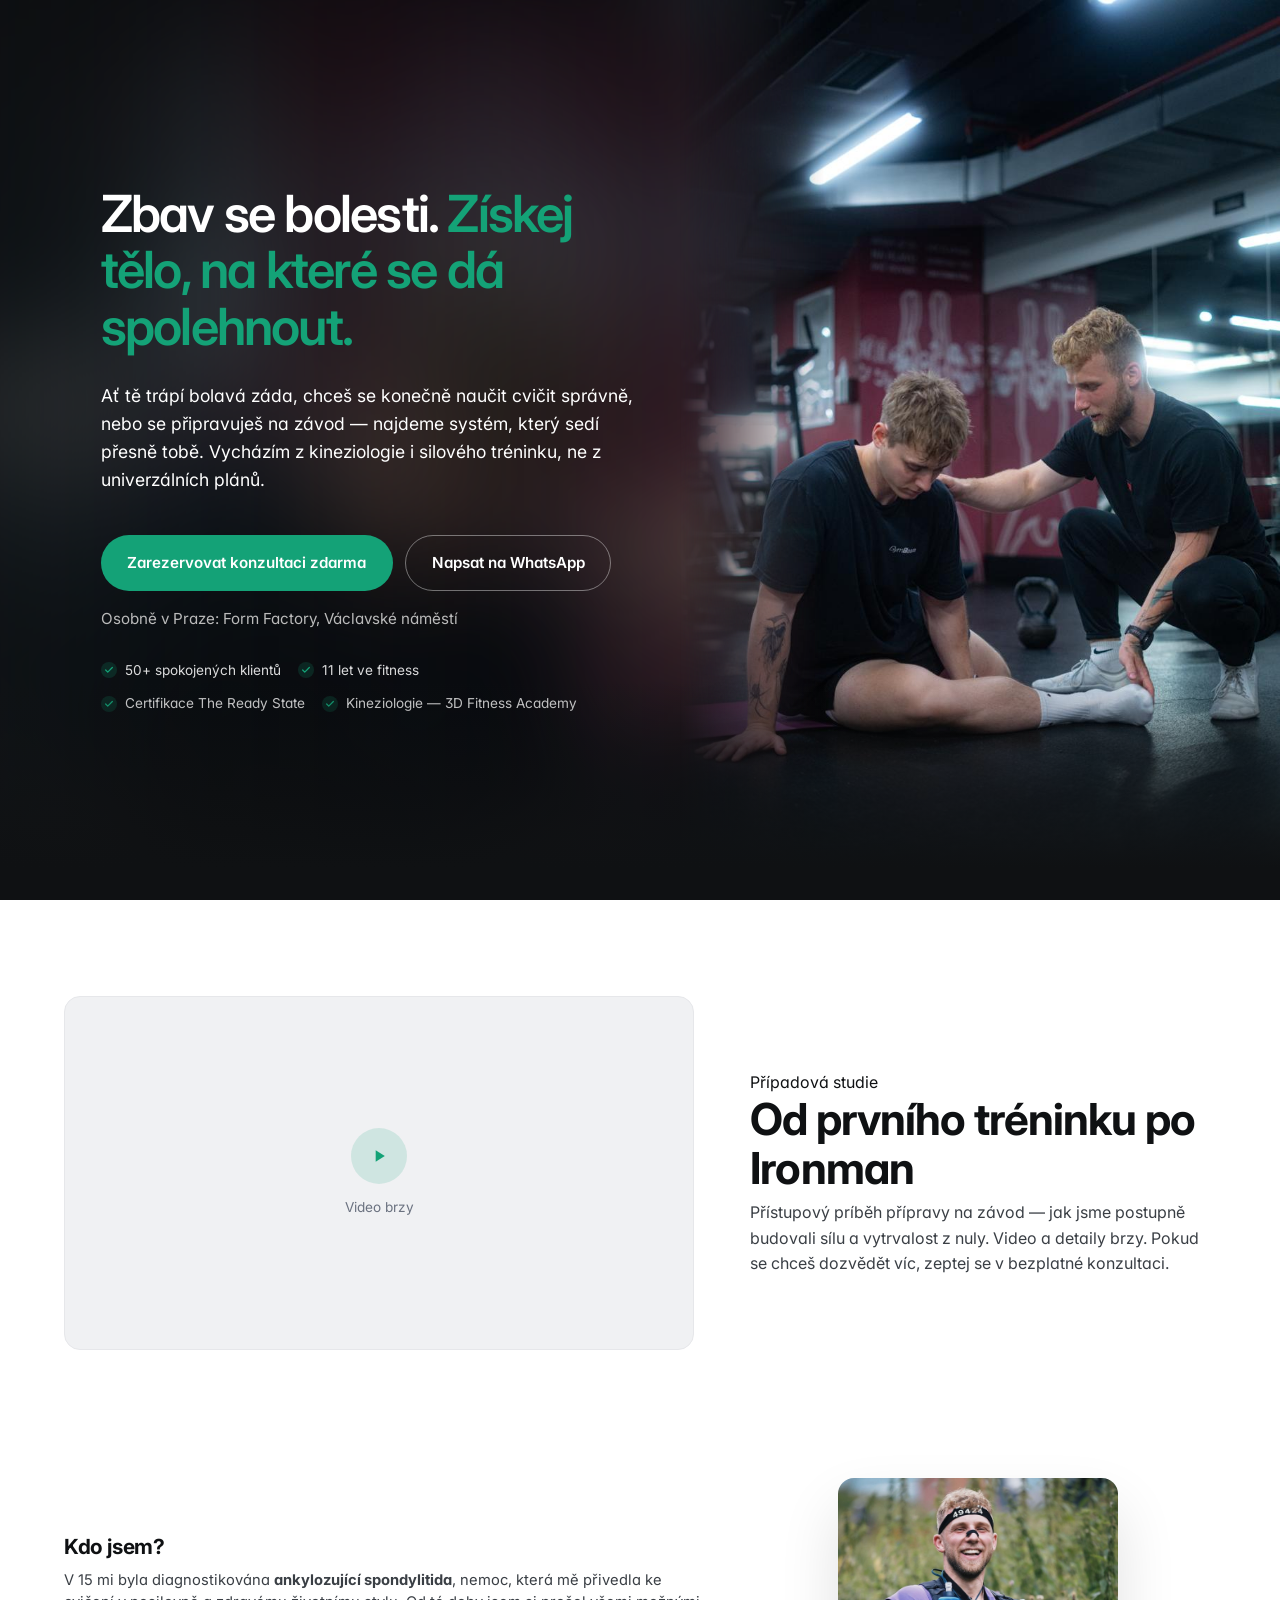
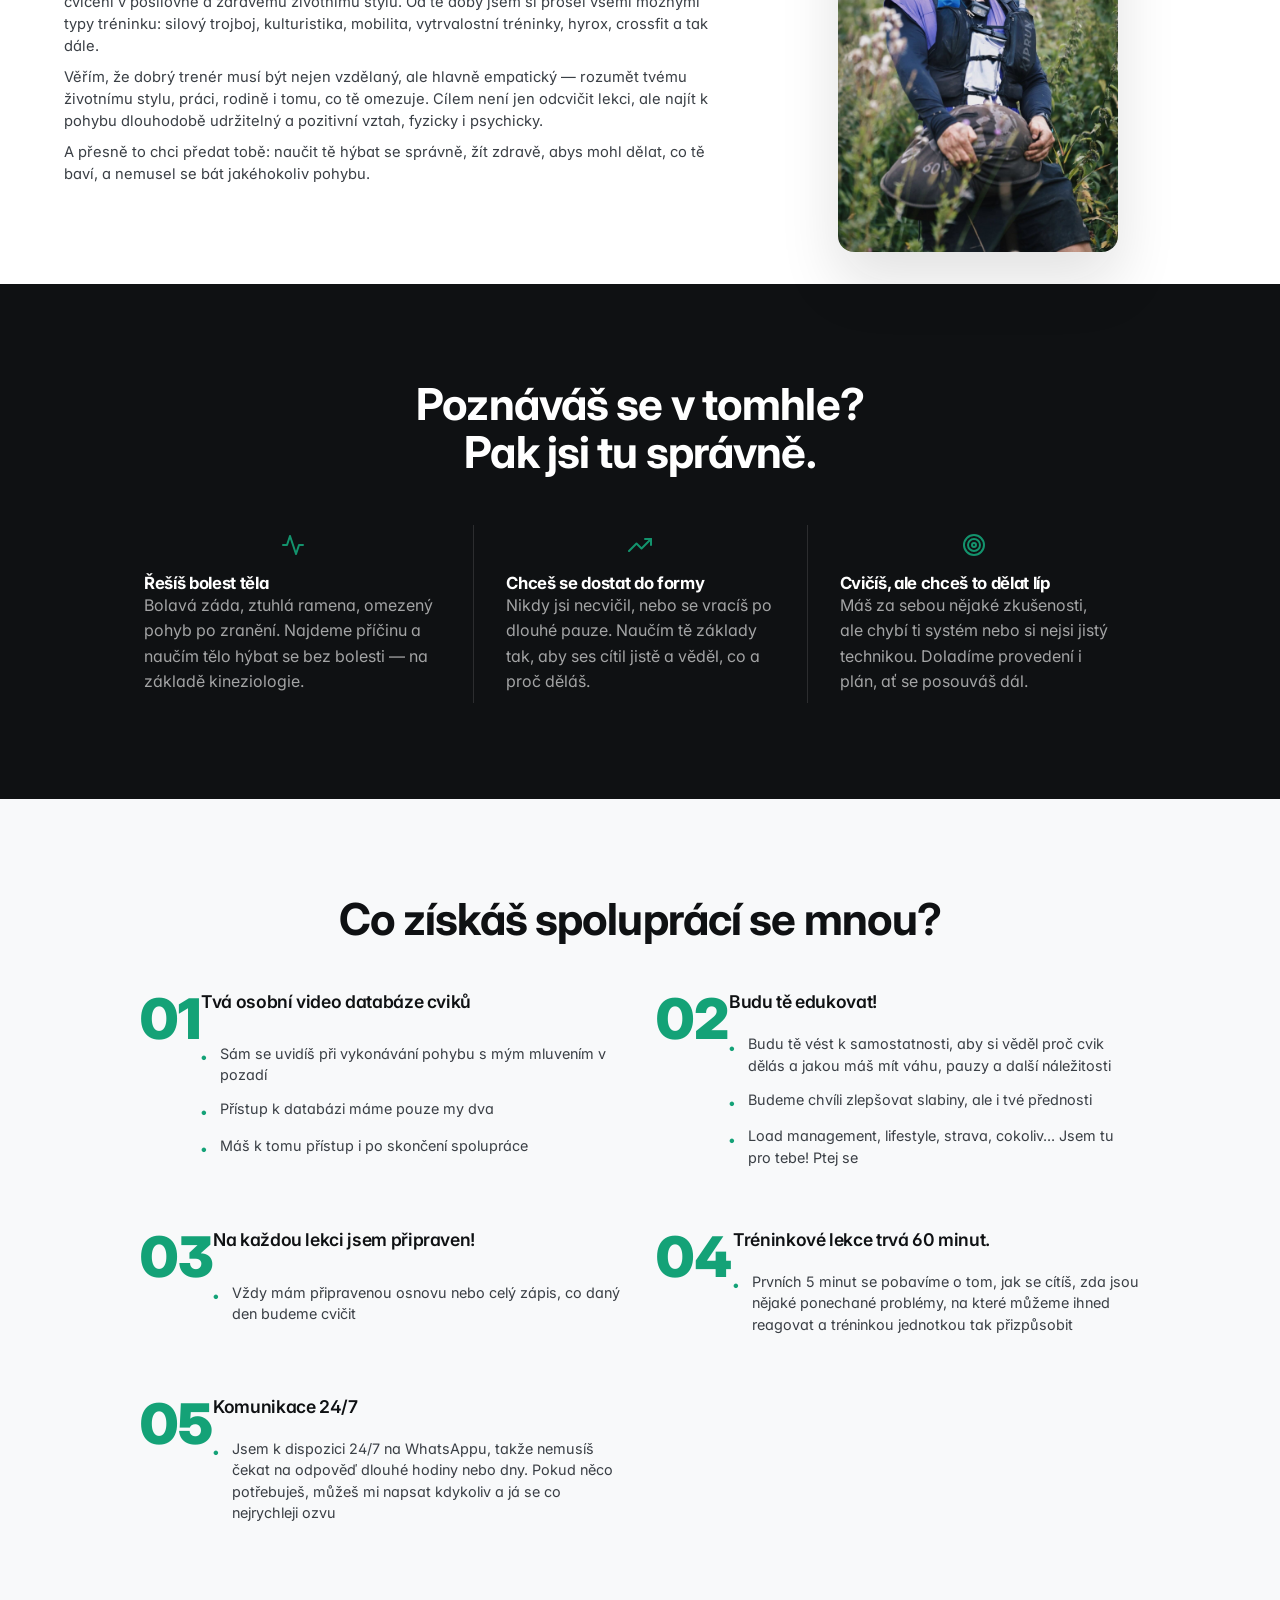
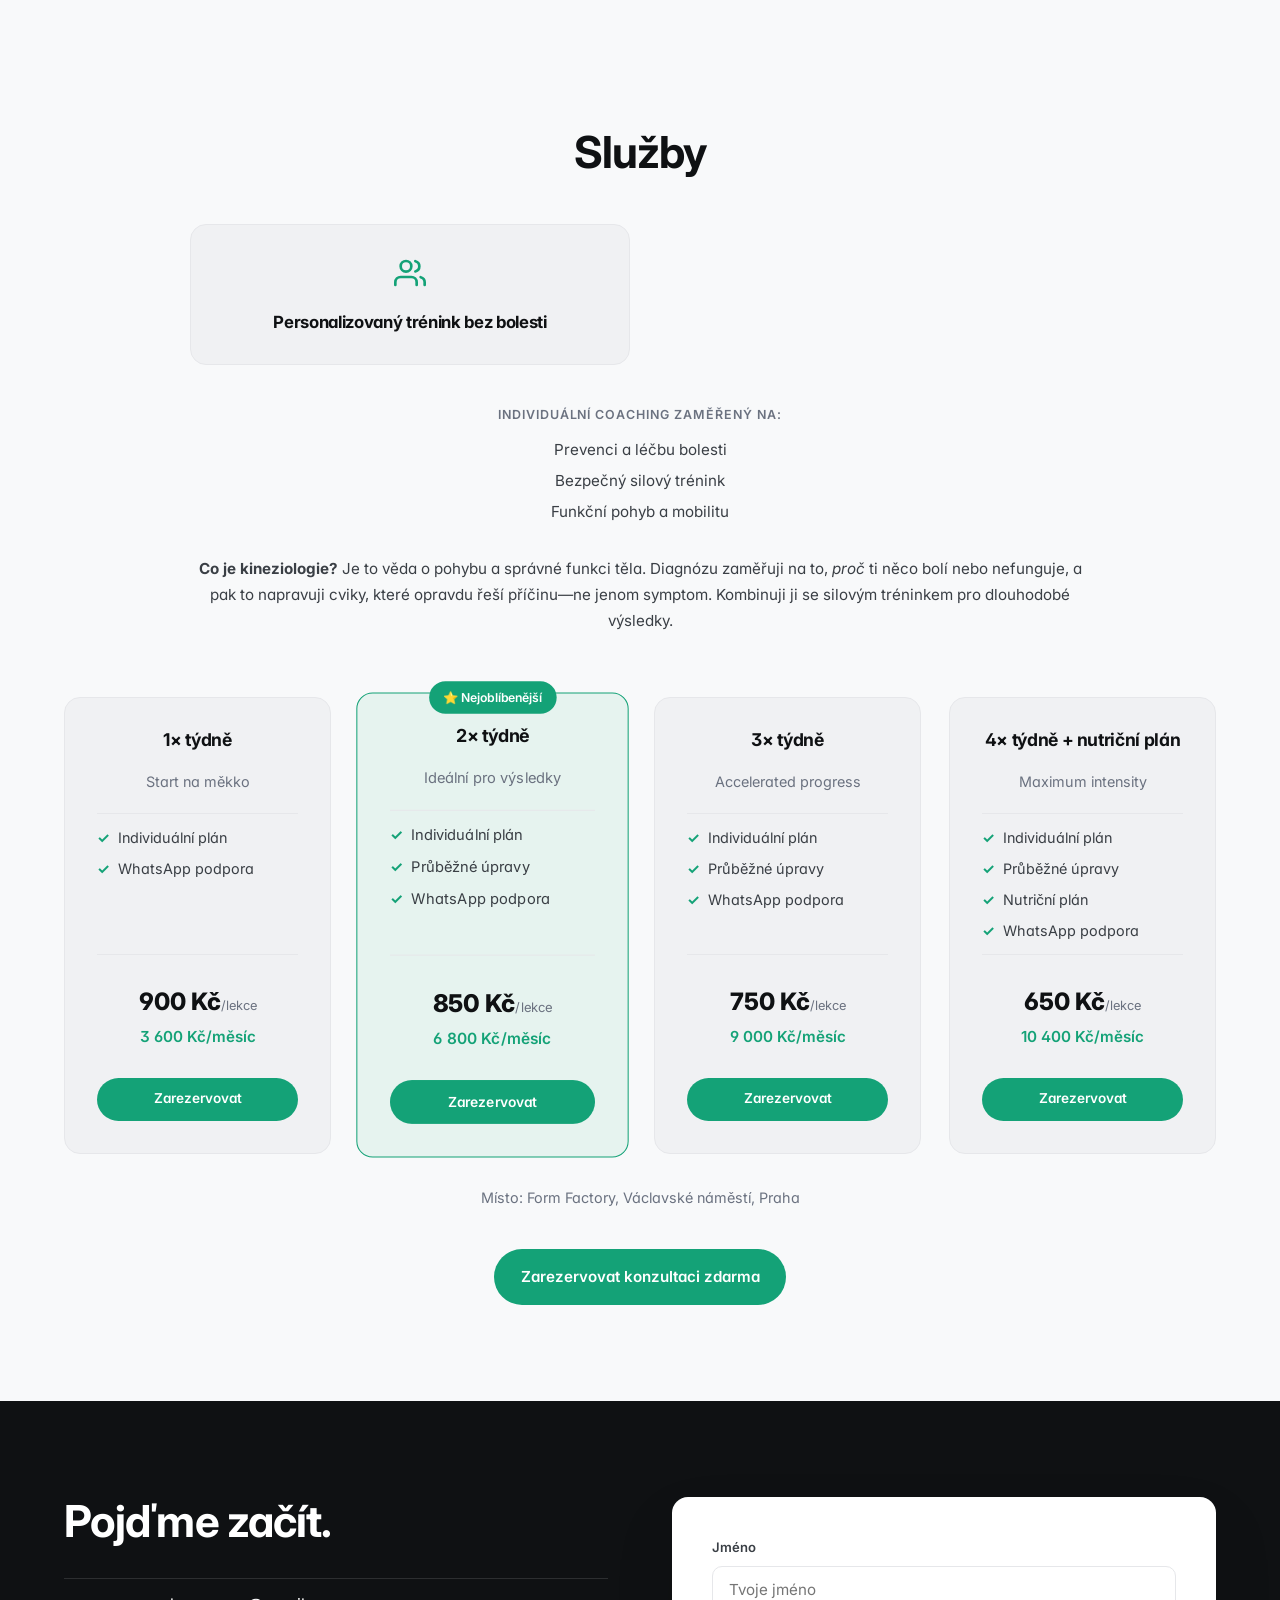
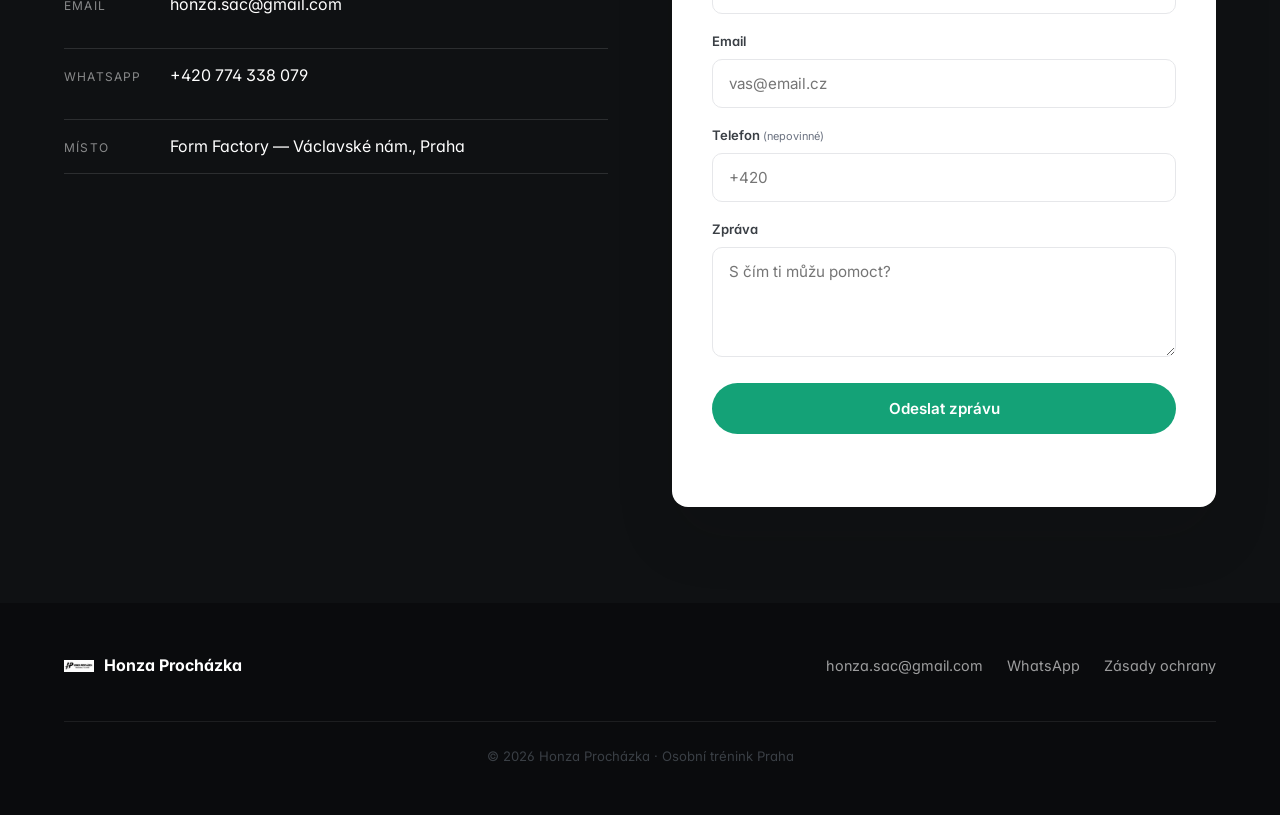
==== index-white.html @ 0c060ed2 "Add white/light theme version of website" ====
<!DOCTYPE html>
<html lang="cs">
<head>
  <meta charset="UTF-8" />
  <meta name="viewport" content="width=device-width, initial-scale=1.0" />
  <meta name="theme-color" content="#0f1113" />
  <meta name="robots" content="index,follow,max-image-preview:large" />
  <meta name="author" content="Honza Procházka" />

  <title>Osobní trenér Praha — Honza Procházka | Kineziologie a silový trénink</title>
  <meta name="description" content="Osobní trénink v centru Prahy s Honzou Procházkou. Kineziologie i silový trénink — bolesti zad, návrat do formy nebo příprava na závod. Form Factory — Václavské náměstí. Zdarma úvodní konzultace." />
  <meta name="keywords" content="osobní trenér Praha, kineziologie Praha, silový trénink Praha, funkční trénink, bolesti zad cvičení, trénink Václavské náměstí, osobní trénink Form Factory, 3DFA trenér" />

  <link rel="canonical" href="https://www.honzacoach.cz/" />

  <meta property="og:type" content="website" />
  <meta property="og:locale" content="cs_CZ" />
  <meta property="og:site_name" content="Honza Procházka — Osobní trenér Praha" />
  <meta property="og:title" content="Osobní trenér Praha — Honza Procházka | Kineziologie a silový trénink" />
  <meta property="og:description" content="Zbav se bolesti. Získej tělo, na které se dá spolehnout. Individuální tréninky na základě kineziologie i silové přípravy. Zdarma úvodní konzultace — centrum Prahy, Form Factory." />
  <meta property="og:url" content="https://www.honzacoach.cz/" />
  <meta property="og:image" content="https://www.honzacoach.cz/assets/honza-about.jpg" />
  <meta property="og:image:alt" content="Honza Procházka — osobní trenér Praha" />

  <meta name="twitter:card" content="summary_large_image" />
  <meta name="twitter:title" content="Osobní trenér Praha — Honza Procházka" />
  <meta name="twitter:description" content="Kineziologie a silový trénink v centru Prahy. Zdarma úvodní konzultace." />
  <meta name="twitter:image" content="https://www.honzacoach.cz/assets/honza-about.jpg" />

  <meta name="geo.region" content="CZ-10" />
  <meta name="geo.placename" content="Praha" />
  <meta name="geo.position" content="50.0814;14.4285" />
  <meta name="ICBM" content="50.0814, 14.4285" />

  <link rel="icon" type="image/png" href="assets/logo.png" />
  <link rel="apple-touch-icon" href="assets/logo.png" />
  <link rel="preconnect" href="https://fonts.googleapis.com">
  <link rel="preconnect" href="https://fonts.gstatic.com" crossorigin>
  <link rel="preload" as="image" href="assets/honza-about.jpg" fetchpriority="high" />
  <link rel="preload" as="image" href="assets/honza-hero-1.JPG" fetchpriority="high" />
  <link href="https://fonts.googleapis.com/css2?family=Inter:wght@300;400;500;600;700;800&display=swap" rel="stylesheet">
  <link rel="stylesheet" href="styles-white.css" />

  <script type="application/ld+json">
  {
    "@context": "https://schema.org",
    "@graph": [
      {
        "@type": "LocalBusiness",
        "@id": "https://www.honzacoach.cz/#business",
        "name": "Honza Procházka — Osobní trenér Praha",
        "image": "https://www.honzacoach.cz/assets/honza-about.jpg",
        "url": "https://www.honzacoach.cz/",
        "email": "honza.sac@gmail.com",
        "priceRange": "650–900 Kč",
        "description": "Osobní tréninky založené na kineziologii a silovém tréninku — bolesti zad, návrat do formy i příprava na závod. Centrum Prahy — Form Factory, Václavské náměstí.",
        "address": {
          "@type": "PostalAddress",
          "streetAddress": "Form Factory, Václavské náměstí",
          "addressLocality": "Praha",
          "postalCode": "110 00",
          "addressCountry": "CZ"
        },
        "geo": {
          "@type": "GeoCoordinates",
          "latitude": 50.0814,
          "longitude": 14.4285
        },
        "areaServed": { "@type": "City", "name": "Praha" },
        "sameAs": [
          "https://instagram.com/honza.mbk"
        ]
      },
      {
        "@type": "Person",
        "@id": "https://www.honzacoach.cz/#person",
        "name": "Honza Procházka",
        "jobTitle": "Osobní trenér, specialista na kineziologii",
        "worksFor": { "@id": "https://www.honzacoach.cz/#business" },
        "hasCredential": "3DFA certifikace",
        "knowsAbout": ["Kineziologie", "Funkční trénink", "Bolesti zad", "Rehabilitační cvičení"]
      },
      {
        "@type": "Service",
        "name": "Personalizovaný trénink bez bolesti",
        "description": "Individuální coaching zaměřený na prevenci a léčbu bolesti, bezpečný silový trénink a funkční pohyb.",
        "provider": { "@id": "https://www.honzacoach.cz/#business" },
        "areaServed": "Praha",
        "offers": [
          { "@type": "Offer", "name": "Úvodní konzultace", "price": "0", "priceCurrency": "CZK" },
          { "@type": "Offer", "name": "1× týdně", "price": "900", "priceCurrency": "CZK" },
          { "@type": "Offer", "name": "2× týdně", "price": "850", "priceCurrency": "CZK" },
          { "@type": "Offer", "name": "3× týdně", "price": "750", "priceCurrency": "CZK" },
          { "@type": "Offer", "name": "4× týdně + nutriční plán", "price": "650", "priceCurrency": "CZK" }
        ]
      },
      {
        "@type": "FAQPage",
        "mainEntity": [
          {
            "@type": "Question",
            "name": "Bolí mě záda, zvládnu vůbec cvičit?",
            "acceptedAnswer": { "@type": "Answer", "text": "Ano — a je to přesně důvod, proč začít. Na první konzultaci projdeme, co ti dělá potíže, a najdeme pohyby, které jsou pro tebe bezpečné." }
          },
          {
            "@type": "Question",
            "name": "Nikdy jsem necvičil/a, nebude to na mě moc?",
            "acceptedAnswer": { "@type": "Answer", "text": "Naopak, je to ideální start. Tempo i cviky přizpůsobím přesně tvé úrovni." }
          },
          {
            "@type": "Question",
            "name": "Už cvičím sám/sama, potřebuju vůbec trenéra?",
            "acceptedAnswer": { "@type": "Answer", "text": "Pokud si nejsi jistý technikou nebo proč které cviky volíš, tak ano." }
          },
          {
            "@type": "Question",
            "name": "Připravuješ i na závody, nebo jen na běžné cvičení?",
            "acceptedAnswer": { "@type": "Answer", "text": "Obojí. Kombinuju kineziologii se silovým tréninkem, takže tě dokážu připravit i na konkrétní cíl — např. jsem takhle připravoval klienta na Ironman 70.3." }
          },
          {
            "@type": "Question",
            "name": "Jak dlouho trvá, než uvidím výsledky?",
            "acceptedAnswer": { "@type": "Answer", "text": "Je to individuální, podle počtu tréninků, ale u většiny klientů vidíme zlepšení během prvního měsíce." }
          },
          {
            "@type": "Question",
            "name": "Je to pro mě?",
            "acceptedAnswer": { "@type": "Answer", "text": "Od toho je konzultace zdarma — probereme tvou situaci a uvidíme, jestli ti dokážu pomoct." }
          }
        ]
      }
    ]
  }
  </script>


</head>
<body>

  <main>
  <!-- HERO -->
  <section class="hero hero--fullbg" id="top" aria-labelledby="heroTitle">
    <div class="hero__media">
      <div class="hero__backdrop" aria-hidden="true"></div>
      <video
        class="hero__bg"
        poster="assets/honza-hero-1.JPG"
        autoplay muted loop playsinline preload="auto"
        aria-hidden="true">
        <source src="assets/hero-video.mp4" type="video/mp4" />
      </video>
    </div>
    <div class="container hero__content">
      <div class="hero__text reveal">
        <h1 id="heroTitle">Zbav se bolesti. <span class="accent">Získej tělo, na které se dá spolehnout.</span></h1>
        <p class="lead">Ať tě trápí bolavá záda, chceš se konečně naučit cvičit správně, nebo se připravuješ na závod — najdeme systém, který sedí přesně tobě. Vycházím z kineziologie i silového tréninku, ne z univerzálních plánů.</p>
        <div class="hero__cta">
          <a href="#kontakt" class="btn btn--primary">Zarezervovat konzultaci zdarma</a>
          <a href="https://wa.me/420774338079?text=Ahoj%20Honzo%2C%20m%C3%A1m%20z%C3%A1jem%20o%20konzultaci%20zdarma." target="_blank" rel="noopener" class="btn btn--ghost">Napsat na WhatsApp</a>
        </div>
        <p style="font-size: 0.95rem; color: #bbb; margin-top: 1rem;">Osobně v Praze: Form Factory, Václavské náměstí</p>
        <ul class="hero__checks">
          <li>50+ spokojených klientů</li>
          <li>11 let ve fitness</li>
          <li>Certifikace The Ready State</li>
          <li>Kineziologie — 3D Fitness Academy</li>
        </ul>
      </div>
    </div>
  </section>

  <!-- CASE STUDY — video pending, TODO: fill in placeholders below and replace .case-study__video-placeholder with a <video> tag once footage is edited -->
  <section class="case-study" id="pribeh">
    <div class="container case-study__grid reveal">
      <div class="case-study__video">
        <div class="case-study__video-placeholder">
          <div class="case-study__play" aria-hidden="true">
            <svg viewBox="0 0 24 24"><path d="M8 5v14l11-7z"/></svg>
          </div>
          <span>Video brzy</span>
        </div>
      </div>
      <div class=”case-study__text”>
        <span class=”case-study__eyebrow”>Případová studie</span>
        <h2>Od prvního tréninku po Ironman</h2>
        <p>Přístupový príběh přípravy na závod — jak jsme postupně budovali sílu a vytrvalost z nuly. Video a detaily brzy. Pokud se chceš dozvědět víc, zeptej se v bezplatné konzultaci.</p>
      </div>
    </div>
  </section>

  <!-- ABOUT -->
  <section class="about" id="o-mne">
    <div class="container">
      <div class="about__grid about__grid--flip reveal">
        <div class="about__text">
          <h2>Kdo jsem?</h2>
          <p>
            V 15 mi byla diagnostikována <strong>ankylozující spondylitida</strong>, nemoc, která mě
            přivedla ke cvičení v posilovně a zdravému životnímu stylu. Od té doby jsem
            si prošel všemi možnými typy tréninku: silový trojboj, kulturistika, mobilita, vytrvalostní
            tréninky, hyrox, crossfit a tak dále.
          </p>
          <p>
            Věřím, že dobrý trenér musí být nejen vzdělaný, ale hlavně empatický — rozumět tvému
            životnímu stylu, práci, rodině i tomu, co tě omezuje. Cílem není jen odcvičit lekci, ale najít
            k pohybu dlouhodobě udržitelný a pozitivní vztah, fyzicky i psychicky.
          </p>
          <p>
            A přesně to chci předat tobě: naučit tě hýbat se správně, žít zdravě, abys mohl dělat,
            co tě baví, a nemusel se bát jakéhokoliv pohybu.
          </p>
        </div>
        <div class="about__image">
          <img src="assets/honza-about-story.jpg" alt="Honza Procházka na ultra trailovém závodě" loading="lazy" />
        </div>
      </div>
    </div>
  </section>


  <!-- FOR WHOM -->
  <section class="forwhom" id="pro-koho">
    <div class="container">
      <div class="section__head reveal">
        <h2>Poznáváš se v tomhle?<br>Pak jsi tu správně.</h2>
      </div>
      <div class="forwhom__grid">
        <div class="forwhom__item reveal" data-reveal="repeat">
          <div class="card__icon">
            <svg viewBox="0 0 24 24" fill="none" stroke="currentColor" stroke-width="2" stroke-linecap="round" stroke-linejoin="round">
              <polyline points="22 12 18 12 15 21 9 3 6 12 2 12"></polyline>
            </svg>
          </div>
          <h3>Řešíš bolest těla</h3>
          <p>Bolavá záda, ztuhlá ramena, omezený pohyb po zranění. Najdeme příčinu a naučím tělo hýbat se bez bolesti — na základě kineziologie.</p>
        </div>
        <div class="forwhom__item reveal" data-reveal="repeat">
          <div class="card__icon">
            <svg viewBox="0 0 24 24" fill="none" stroke="currentColor" stroke-width="2" stroke-linecap="round" stroke-linejoin="round">
              <polyline points="23 6 13.5 15.5 8.5 10.5 1 18"></polyline>
              <polyline points="17 6 23 6 23 12"></polyline>
            </svg>
          </div>
          <h3>Chceš se dostat do formy</h3>
          <p>Nikdy jsi necvičil, nebo se vracíš po dlouhé pauze. Naučím tě základy tak, aby ses cítil jistě a věděl, co a proč děláš.</p>
        </div>
        <div class="forwhom__item reveal" data-reveal="repeat">
          <div class="card__icon">
            <svg viewBox="0 0 24 24" fill="none" stroke="currentColor" stroke-width="2" stroke-linecap="round" stroke-linejoin="round">
              <circle cx="12" cy="12" r="10"></circle>
              <circle cx="12" cy="12" r="6"></circle>
              <circle cx="12" cy="12" r="2"></circle>
            </svg>
          </div>
          <h3>Cvičíš, ale chceš to dělat líp</h3>
          <p>Máš za sebou nějaké zkušenosti, ale chybí ti systém nebo si nejsi jistý technikou. Doladíme provedení i plán, ať se posouváš dál.</p>
        </div>
      </div>
    </div>
  </section>

  <!-- PROCESS (ONGOING COLLABORATION) -->
  <section class="process">
    <div class="container">
      <div class="section__head reveal">
        <h2>Co získáš spoluprácí se mnou?</h2>
      </div>
      <div class="benefits__grid">
        <div class="benefit reveal" data-reveal="repeat">
          <div class="benefit__number">01</div>
          <h3>Tvá osobní video databáze cviků</h3>
          <ul>
            <li>Sám se uvidíš při vykonávání pohybu s mým mluvením v pozadí</li>
            <li>Přístup k databázi máme pouze my dva</li>
            <li>Máš k tomu přístup i po skončení spolupráce</li>
          </ul>
        </div>
        <div class="benefit reveal" data-reveal="repeat">
          <div class="benefit__number">02</div>
          <h3>Budu tě edukovat!</h3>
          <ul>
            <li>Budu tě vést k samostatnosti, aby si věděl proč cvik dělás a jakou máš mít váhu, pauzy a další náležitosti</li>
            <li>Budeme chvíli zlepšovat slabiny, ale i tvé přednosti</li>
            <li>Load management, lifestyle, strava, cokoliv... Jsem tu pro tebe! Ptej se</li>
          </ul>
        </div>
        <div class="benefit reveal" data-reveal="repeat">
          <div class="benefit__number">03</div>
          <h3>Na každou lekci jsem připraven!</h3>
          <ul>
            <li>Vždy mám připravenou osnovu nebo celý zápis, co daný den budeme cvičit</li>
          </ul>
        </div>
        <div class="benefit reveal" data-reveal="repeat">
          <div class="benefit__number">04</div>
          <h3>Tréninkové lekce trvá 60 minut.</h3>
          <ul>
            <li>Prvních 5 minut se pobavíme o tom, jak se cítíš, zda jsou nějaké ponechané problémy, na které můžeme ihned reagovat a tréninkou jednotkou tak přizpůsobit</li>
          </ul>
        </div>
        <div class="benefit reveal" data-reveal="repeat">
          <div class="benefit__number">05</div>
          <h3>Komunikace 24/7</h3>
          <ul>
            <li>Jsem k dispozici 24/7 na WhatsAppu, takže nemusíš čekat na odpověď dlouhé hodiny nebo dny. Pokud něco potřebuješ, můžeš mi napsat kdykoliv a já se co nejrychleji ozvu</li>
          </ul>
        </div>
      </div>
    </div>
  </section>

  <!-- SERVICES / PRICING -->
  <section class="pricing" id="sluzby">
    <div class="container">
      <div class="section__head reveal">
        <h2>Služby</h2>
      </div>

      <div class="services-overview reveal">
        <div class="services-overview__grid">
          <div class="services-overview__card">
            <svg viewBox="0 0 24 24" fill="none" stroke="currentColor" stroke-width="2" stroke-linecap="round" stroke-linejoin="round">
              <path d="M17 21v-2a4 4 0 0 0-4-4H5a4 4 0 0 0-4 4v2"></path>
              <circle cx="9" cy="7" r="4"></circle>
              <path d="M23 21v-2a4 4 0 0 0-3-3.87"></path>
              <path d="M16 3.13a4 4 0 0 1 0 7.75"></path>
            </svg>
            <h3>Personalizovaný trénink bez bolesti</h3>
          </div>
        </div>
        <div class="services-overview__focus">
          <span>Individuální coaching zaměřený na:</span>
          <ul>
            <li>Prevenci a léčbu bolesti</li>
            <li>Bezpečný silový trénink</li>
            <li>Funkční pohyb a mobilitu</li>
          </ul>
        </div>
        <div class="services-overview__text" style="max-width:900px;margin:2rem auto 0;text-align:center;color:var(--text-2);font-size:.95rem;line-height:1.7">
          <p><strong>Co je kineziologie?</strong> Je to věda o pohybu a správné funkci těla. Diagnózu zaměřuji na to, <em>proč</em> ti něco bolí nebo nefunguje, a pak to napravuji cviky, které opravdu řeší příčinu—ne jenom symptom. Kombinuji ji se silovým tréninkem pro dlouhodobé výsledky.</p>
        </div>
      </div>

      <div class="pricing__cards reveal">
        <!-- PLAN 1 -->
        <div class="pricing__card">
          <h3>1× týdně</h3>
          <p class="pricing__description">Start na měkko</p>
          <ul class="pricing__features">
            <li>Individuální plán</li>
            <li>WhatsApp podpora</li>
          </ul>
          <div class="pricing__price">
            <span class="price-per-session">900 Kč<small>/lekce</small></span>
            <span class="price-per-month">3 600 Kč/měsíc</span>
          </div>
          <a href="#kontakt" class="btn btn--small">Zarezervovat</a>
        </div>

        <!-- PLAN 2 (FEATURED) -->
        <div class="pricing__card pricing__card--featured">
          <div class="pricing__badge">⭐ Nejoblíbenější</div>
          <h3>2× týdně</h3>
          <p class="pricing__description">Ideální pro výsledky</p>
          <ul class="pricing__features">
            <li>Individuální plán</li>
            <li>Průběžné úpravy</li>
            <li>WhatsApp podpora</li>
          </ul>
          <div class="pricing__price">
            <span class="price-per-session">850 Kč<small>/lekce</small></span>
            <span class="price-per-month">6 800 Kč/měsíc</span>
          </div>
          <a href="#kontakt" class="btn btn--small">Zarezervovat</a>
        </div>

        <!-- PLAN 3 -->
        <div class="pricing__card">
          <h3>3× týdně</h3>
          <p class="pricing__description">Accelerated progress</p>
          <ul class="pricing__features">
            <li>Individuální plán</li>
            <li>Průběžné úpravy</li>
            <li>WhatsApp podpora</li>
          </ul>
          <div class="pricing__price">
            <span class="price-per-session">750 Kč<small>/lekce</small></span>
            <span class="price-per-month">9 000 Kč/měsíc</span>
          </div>
          <a href="#kontakt" class="btn btn--small">Zarezervovat</a>
        </div>

        <!-- PLAN 4 -->
        <div class="pricing__card">
          <h3>4× týdně + nutriční plán</h3>
          <p class="pricing__description">Maximum intensity</p>
          <ul class="pricing__features">
            <li>Individuální plán</li>
            <li>Průběžné úpravy</li>
            <li>Nutriční plán</li>
            <li>WhatsApp podpora</li>
          </ul>
          <div class="pricing__price">
            <span class="price-per-session">650 Kč<small>/lekce</small></span>
            <span class="price-per-month">10 400 Kč/měsíc</span>
          </div>
          <a href="#kontakt" class="btn btn--small">Zarezervovat</a>
        </div>
      </div>
      <p class="pricing__note">Místo: Form Factory, Václavské náměstí, Praha</p>

      <div class="offer__cta reveal" style="text-align:center;margin-top:2.5rem">
        <a href="#kontakt" class="btn btn--primary">Zarezervovat konzultaci zdarma</a>
      </div>
    </div>
  </section>

  <!-- CTA / CONTACT -->
  <section class="cta" id="kontakt">
    <div class="container cta__grid">
      <div class="cta__text reveal">
        <h2>Pojďme začít.</h2>
        <ul class="cta__contact">
          <li><span>Email</span><a href="mailto:honza.sac@gmail.com">honza.sac@gmail.com</a></li>
          <li><span>WhatsApp</span><a href="https://wa.me/420774338079?text=Ahoj%20Honzo%2C%20m%C3%A1m%20z%C3%A1jem%20o%20konzultaci%20zdarma." target="_blank" rel="noopener">+420 774 338 079</a></li>
          <li><span>Místo</span>Form Factory — Václavské nám., Praha</li>
        </ul>
      </div>

      <form class="cta__form reveal" id="contactForm" novalidate>
        <input type="checkbox" name="botcheck" style="display:none" tabindex="-1" autocomplete="off" />
        <div class="field">
          <label for="name">Jméno</label>
          <input id="name" name="name" type="text" required placeholder="Tvoje jméno"/>
        </div>
        <div class="field">
          <label for="email">Email</label>
          <input id="email" name="email" type="email" required placeholder="vas@email.cz"/>
        </div>
        <div class="field">
          <label for="phone">Telefon <small>(nepovinné)</small></label>
          <input id="phone" name="phone" type="tel" placeholder="+420"/>
        </div>
        <div class="field">
          <label for="message">Zpráva</label>
          <textarea id="message" name="message" rows="4" placeholder="S čím ti můžu pomoct?"></textarea>
        </div>
        <button type="submit" class="btn btn--primary btn--block">Odeslat zprávu</button>
        <p class="form__status" id="formStatus"></p>
      </form>
    </div>
  </section>

  </main>

  <!-- FOOTER -->
  <footer class="footer">
    <div class="container footer__inner">
      <div class="footer__brand">
        <img src="assets/logo.png" alt="Logo Honza Procházka" width="30" height="30" loading="lazy" />
        <span>Honza Procházka</span>
      </div>
      <div class="footer__links">
        <a href="mailto:honza.sac@gmail.com">honza.sac@gmail.com</a>
        <a href="https://wa.me/420774338079?text=Ahoj%20Honzo%2C%20m%C3%A1m%20z%C3%A1jem%20o%20konzultaci%20zdarma." target="_blank" rel="noopener">WhatsApp</a>
        <a href="privacy-policy.html">Zásady ochrany</a>
      </div>
      <p class="footer__copy">© <span id="year"></span> Honza Procházka · Osobní trénink Praha</p>
    </div>
  </footer>

  <a href="#kontakt" class="sticky-cta">Zdarma konzultace</a>

  <script src="script.js"></script>
</body>
</html>
---- styles-white.css ----
/* ---------- RESET & BASE ---------- */
*,*::before,*::after{box-sizing:border-box;margin:0;padding:0}
html{scroll-behavior:smooth;-webkit-text-size-adjust:100%}
:root{
  --bg:#ffffff;
  --bg-alt:#f6f7f8;
  --ink:#0f1113;
  --ink-2:#3a3f45;
  --muted:#6b7280;
  --line:#e6e7ea;
  --accent:#14a277;
  --accent-dark:#0f7d5b;
  --radius:16px;
  --radius-sm:10px;
  --shadow:0 10px 30px rgba(15,17,19,.08);
  --shadow-lg:0 30px 60px rgba(15,17,19,.12);
  --maxw:1200px;
  --ease:cubic-bezier(.2,.7,.2,1);

  /* Light/White theme */
  --dark-bg:#ffffff;
  --dark-bg-alt:#f8f9fa;
  --card-dark:#f0f1f3;
  --text:#0f1113;
  --text-2:#3a3f45;
  --text-muted:#6b7280;
  --dark-line:#e6e7ea;
}
body{
  font-family:'Inter',-apple-system,BlinkMacSystemFont,'Segoe UI',sans-serif;
  color:var(--text);
  background:var(--dark-bg);
  line-height:1.6;
  -webkit-font-smoothing:antialiased;
  font-feature-settings:"ss01","cv11";
}
img{max-width:100%;display:block}
a{color:inherit;text-decoration:none}
button{font-family:inherit;cursor:pointer;border:0;background:none}
ul{list-style:none}

.container{max-width:var(--maxw);margin:0 auto;padding:0 24px}

h1,h2,h3{font-weight:700;letter-spacing:-.02em;line-height:1.1;color:var(--text)}
h1{font-size:clamp(2.5rem,5.5vw,4.5rem);font-weight:600;letter-spacing:-.035em}
h2{font-size:clamp(1.75rem,3.5vw,2.75rem);margin-bottom:.5rem}
h3{font-size:1.2rem}
p{color:var(--text-2)}

.accent{color:var(--accent)}

.section__head{text-align:center;max-width:680px;margin:0 auto 3rem}
.section__head p{margin-top:.75rem;color:var(--text-muted)}

/* ---------- BUTTONS ---------- */
.btn{
  display:inline-flex;align-items:center;justify-content:center;
  padding:.95rem 1.6rem;
  border-radius:999px;
  font-weight:600;font-size:.95rem;
  transition:all .25s var(--ease);
  white-space:nowrap;
  border:1.5px solid transparent;
}
.btn--primary{background:var(--accent);color:#fff}
.btn--primary:hover{background:var(--accent-dark);transform:translateY(-2px);box-shadow:var(--shadow)}
.btn--ghost{background:transparent;color:var(--text);border-color:var(--dark-line)}
.btn--ghost:hover{border-color:var(--text);transform:translateY(-2px)}
.btn--small{padding:.6rem 1.1rem;font-size:.85rem;background:var(--accent);color:#fff}
.btn--small:hover{background:var(--accent-dark)}
.btn--block{width:100%}

/* ---------- TOP NAV (centered, index.html only) ---------- */
.top-nav{
  position:fixed;top:0;left:0;right:0;z-index:50;
  display:flex;align-items:center;justify-content:center;
  gap:2rem;height:72px;
  background:transparent;
  border-bottom:1px solid transparent;
  transition:border-color .3s,background .3s;
}
.top-nav.scrolled{
  background:rgba(15,17,19,.85);
  backdrop-filter:saturate(180%) blur(14px);
  border-color:var(--dark-line);
}
.top-nav a{font-size:.92rem;font-weight:500;color:#fff;transition:color .2s}
.top-nav a:hover{color:rgba(255,255,255,.75)}
.top-nav__cta{
  position:absolute;right:24px;top:50%;
  transform:translateY(-50%) translateX(8px);
  opacity:0;pointer-events:none;color:#fff;
  transition:opacity .3s var(--ease),transform .3s var(--ease);
}
.top-nav.scrolled .top-nav__cta{
  opacity:1;pointer-events:auto;transform:translateY(-50%) translateX(0);
}
@media (max-width:768px){
  .top-nav__cta{display:none}
}
@media (max-width:480px){
  .top-nav{gap:1.25rem}
}

/* ---------- NAV ---------- */
.nav{
  position:fixed;top:0;left:0;right:0;z-index:50;
  background:transparent;
  border-bottom:1px solid transparent;
  transition:border-color .3s,background .3s;
}
.nav.scrolled,.nav--solid{
  background:rgba(15,17,19,.85);
  backdrop-filter:saturate(180%) blur(14px);
  border-color:var(--dark-line);
}
.nav--solid .nav__links a{color:var(--text-2)}
.nav--solid .nav__links a:hover{color:var(--text)}
.nav--solid .nav__toggle span{background:var(--text)}
.nav--solid .nav__inner{justify-content:space-between}
.nav--solid .nav__logo{display:flex;align-items:center;gap:.6rem;font-weight:700;color:var(--text)}
.nav--solid .nav__logo img{width:34px;height:34px;object-fit:contain}
.nav__inner{display:flex;align-items:center;justify-content:flex-end;height:72px}
.nav__links{display:flex;align-items:center;gap:2rem}
.nav__links a{font-size:.92rem;font-weight:500;color:#fff;transition:color .2s}
.nav__links a:hover{color:rgba(255,255,255,.75)}
.nav.scrolled .nav__links a{color:var(--text-2)}
.nav.scrolled .nav__links a:hover{color:var(--text)}
.nav__links .btn{color:#fff}
.nav__toggle{display:none;flex-direction:column;gap:5px;padding:8px}
.nav__toggle span{width:24px;height:2px;background:#fff;transition:all .25s}
.nav.scrolled .nav__toggle span{background:var(--text)}

/* ---------- HERO ---------- */
.hero{padding:5rem 0 6rem;overflow:hidden;position:relative}
.hero::before{
  content:"";position:absolute;inset:0;pointer-events:none;
  background:radial-gradient(ellipse at top right,rgba(20,162,119,.08),transparent 60%);
}
.hero--fullbg{
  padding:5rem 0;
  min-height:100vh;
  min-height:100svh;
  display:flex;
  align-items:center;
  justify-content:flex-start;
  isolation:isolate;
  background:var(--ink);
}
.hero--fullbg::before{display:none}
.hero--fullbg::after{
  content:"";position:absolute;left:0;right:0;bottom:0;height:220px;
  background:linear-gradient(to bottom,transparent,var(--ink) 85%);
  z-index:1;pointer-events:none;
}
.hero--fullbg .hero__text h1,.hero--fullbg .hero__text p{color:#fff}
.hero--fullbg .btn--primary{background:var(--accent);color:#fff}
.hero--fullbg .btn--primary:hover{background:var(--accent-dark)}
.hero--fullbg .btn--ghost{background:transparent;color:#fff;border-color:rgba(255,255,255,.4)}
.hero--fullbg .btn--ghost:hover{border-color:#fff;background:rgba(255,255,255,.08)}
.hero--fullbg .lead{color:#fff}

.hero__media{
  position:absolute;
  inset:0;
  z-index:0;overflow:hidden;
  background:var(--ink);
}
.hero__backdrop{
  position:absolute;inset:-8%;
  background-image:url("assets/honza-hero-1.JPG");
  background-size:cover;background-position:75% center;
  filter:blur(50px) saturate(1.15) brightness(.55);
  transform:scale(1.1);
  -webkit-mask-image:linear-gradient(to right,transparent 0%,rgba(0,0,0,.5) 28%,#000 62%);
  mask-image:linear-gradient(to right,transparent 0%,rgba(0,0,0,.5) 28%,#000 62%);
}
.hero__bg{
  position:absolute;
  top:0;bottom:0;right:0;
  width:auto;height:100%;
  aspect-ratio:2/3;
  object-fit:cover;
  object-position:center bottom;
  display:block;
  -webkit-mask-image:linear-gradient(to right,transparent 0%,#000 24%);
  mask-image:linear-gradient(to right,transparent 0%,#000 24%);
}

.hero--fullbg .hero__content{position:relative;z-index:1;max-width:580px;width:100%;margin-left:clamp(0px,6vw,90px);margin-right:0}
.hero__text h1{margin-bottom:1.75rem}
#heroTitle{font-size:clamp(2.1rem,4vw,3.4rem)}
.lead{font-size:1.1rem;color:var(--text-muted);max-width:460px;margin-bottom:2.5rem;font-weight:400}
.hero--fullbg .lead{max-width:560px}
.hero__cta{display:flex;gap:.75rem;flex-wrap:wrap}
.hero__checks{
  display:flex;flex-wrap:wrap;gap:.75rem 1.1rem;
  margin-top:1.75rem;padding:0;
}
.hero__checks li{
  display:flex;align-items:center;gap:.5rem;
  font-size:.85rem;color:rgba(255,255,255,.85);
  white-space:nowrap;
}
.hero__checks li::before{
  content:"";
  width:16px;height:16px;flex-shrink:0;border-radius:50%;
  background:rgba(20,162,119,.18);
  background-image:url("data:image/svg+xml,%3Csvg xmlns='http://www.w3.org/2000/svg' viewBox='0 0 24 24' fill='none' stroke='%2314a277' stroke-width='3' stroke-linecap='round' stroke-linejoin='round'%3E%3Cpolyline points='20 6 9 17 4 12'/%3E%3C/svg%3E");
  background-repeat:no-repeat;background-position:center;background-size:10px 10px;
}
.hero__meta{display:flex;gap:2.5rem;flex-wrap:wrap}
.hero__meta li{display:flex;flex-direction:column}
.hero__meta strong{font-size:1.4rem;font-weight:700;color:var(--text)}
.hero__meta span{font-size:.8rem;color:var(--muted);text-transform:uppercase;letter-spacing:.08em}

.hero__benefits{
  display:grid;grid-template-columns:1fr 1fr;gap:1rem;
}
.mini-card{
  background:#fff;border:1px solid var(--line);
  border-radius:var(--radius);padding:1.5rem 1.4rem;
  display:flex;flex-direction:column;gap:.9rem;
  transition:all .3s var(--ease);
}
.mini-card:hover{transform:translateY(-3px);box-shadow:var(--shadow);border-color:transparent}
.mini-card__icon{
  width:40px;height:40px;border-radius:10px;
  background:rgba(20,162,119,.1);color:var(--accent);
  display:flex;align-items:center;justify-content:center;
}
.mini-card__icon svg{width:20px;height:20px}
.mini-card h3{font-size:1rem;margin-bottom:.35rem}
.mini-card p{font-size:.88rem;color:var(--muted);line-height:1.5}

/* ---------- CARD (shared by offer section) ---------- */
.card{
  background:#fff;padding:2rem 1.75rem;border-radius:var(--radius);
  border:1px solid var(--line);transition:all .3s var(--ease);
}
.card:hover{transform:translateY(-4px);box-shadow:var(--shadow);border-color:transparent}
.card__icon{
  width:46px;height:46px;border-radius:12px;
  background:rgba(20,162,119,.1);color:var(--accent);
  display:flex;align-items:center;justify-content:center;
  margin-bottom:1.25rem;
}
.card__icon svg{width:22px;height:22px}
.card h3{margin-bottom:.5rem}
.card p{font-size:.92rem;color:var(--muted)}

/* ---------- FOR WHOM (dark panel) ---------- */
.forwhom{padding:6rem 0;background:var(--ink)}
.forwhom .section__head h2{color:#fff}
.forwhom__grid{display:grid;grid-template-columns:repeat(3,1fr);gap:0;max-width:1000px;margin:0 auto}
.forwhom__item{padding:.5rem 2rem;border-left:1px solid rgba(255,255,255,.12)}
.forwhom__item:first-child{border-left:0;padding-left:.25rem}
.forwhom__item.reveal{transition-delay:var(--reveal-delay,0s)}
.forwhom__item:nth-child(1){--reveal-delay:0s}
.forwhom__item:nth-child(2){--reveal-delay:.15s}
.forwhom__item:nth-child(3){--reveal-delay:.3s}
.forwhom__item .card__icon{
  width:auto;height:auto;background:none;margin-bottom:1.1rem;
}
.forwhom__item .card__icon svg{width:24px;height:24px;stroke:var(--accent);opacity:.9}
.forwhom__item h3{color:#fff;font-size:1.05rem}
.forwhom__item p{color:rgba(255,255,255,.62)}

/* ---------- OFFER (3-STEP PROCESS) ---------- */
.offer{padding:6rem 0;background:var(--dark-bg-alt)}
.offer__grid{display:grid;grid-template-columns:repeat(3,1fr);gap:1.25rem;max-width:900px;margin:0 auto}
.offer__cta{text-align:center;margin-top:2.5rem}
.step{
  background:var(--card-dark);border:1px solid var(--dark-line);border-radius:var(--radius);
  padding:2rem 1.75rem;text-align:center;transition:all .3s var(--ease);
}
.step:hover{transform:translateY(-4px);box-shadow:var(--shadow);border-color:transparent}
.step__num{
  width:40px;height:40px;border-radius:50%;
  background:rgba(20,162,119,.15);color:var(--accent);
  display:flex;align-items:center;justify-content:center;
  font-weight:700;margin:0 auto 1rem;
}
.step h3{margin-bottom:.5rem;font-size:1.05rem}
.step p{font-size:.92rem;color:var(--text-muted)}

/* ---------- PROCESS (4-STEP TIMELINE) ---------- */
.process{padding:6rem 0;background:var(--dark-bg-alt)}
.timeline{
  position:relative;display:grid;
  grid-template-columns:repeat(5,1fr);grid-template-rows:1fr auto 1fr;
  column-gap:1.25rem;row-gap:1.25rem;
  max-width:1300px;margin:0 auto;
}
.timeline.reveal{opacity:1;transform:none} /* container itself never hides — only triggers the children below */
.timeline__node,.timeline__content{
  opacity:0;transform:translateY(24px);
  transition:opacity .8s var(--ease),transform .8s var(--ease);
}
.timeline.visible .timeline__node,.timeline.visible .timeline__content{opacity:1;transform:none}
.timeline__track{
  grid-column:1/-1;grid-row:2;align-self:center;
  height:2px;
  background:linear-gradient(to right,transparent,var(--accent) 6%,var(--accent) 94%,transparent);
  opacity:.35;
}
.timeline__node{
  position:relative;z-index:1;grid-row:2;
  width:40px;height:40px;border-radius:50%;
  background:var(--card-dark);border:1px solid var(--dark-line);
  color:var(--accent);font-weight:700;
  display:flex;align-items:center;justify-content:center;
  justify-self:center;
}
.timeline__content{grid-row:1;align-self:end;text-align:center;padding-bottom:.5rem}
.timeline__content h3{margin-bottom:.5rem;font-size:1.05rem}
.timeline__content p{font-size:.92rem;color:var(--text-muted)}

/* child(1) is .timeline__track; children 2-11 are node1,content1,node2,content2,node3,content3,node4,content4,node5,content5 */
.timeline > :nth-child(2){grid-column:1}
.timeline > :nth-child(3){grid-column:1}
.timeline > :nth-child(4){grid-column:2}
.timeline > :nth-child(5){grid-column:2;grid-row:3;align-self:start;padding-bottom:0;padding-top:.5rem}
.timeline > :nth-child(6){grid-column:3}
.timeline > :nth-child(7){grid-column:3}
.timeline > :nth-child(8){grid-column:4}
.timeline > :nth-child(9){grid-column:4;grid-row:3;align-self:start;padding-bottom:0;padding-top:.5rem}
.timeline > :nth-child(10){grid-column:5}
.timeline > :nth-child(11){grid-column:5}

.timeline > :nth-child(2),.timeline > :nth-child(3){transition-delay:0s}
.timeline > :nth-child(4),.timeline > :nth-child(5){transition-delay:.15s}
.timeline > :nth-child(6),.timeline > :nth-child(7){transition-delay:.3s}
.timeline > :nth-child(8),.timeline > :nth-child(9){transition-delay:.45s}
.timeline > :nth-child(10),.timeline > :nth-child(11){transition-delay:.6s}

/* ---------- BENEFITS (big numbers with details) ---------- */
.benefits__grid{display:grid;grid-template-columns:repeat(2,1fr);gap:3rem 2rem;max-width:1000px;margin:0 auto}
.benefit{
  opacity:0;transform:translateY(12px);
  transition:opacity .6s var(--ease),transform .6s var(--ease);
  display:grid;grid-template-columns:auto 1fr;gap:1.5rem 0;align-items:start;
  grid-template-areas:
    "num heading"
    "num list";
}
.benefit.visible{opacity:1;transform:none}
.benefit__number{
  grid-area:num;
  font-size:3.5rem;font-weight:900;color:var(--accent);line-height:1;
}
.benefit h3{
  grid-area:heading;
  margin:0;font-size:1.1rem;color:var(--text);font-weight:600;line-height:1.3;
  min-width:0;
}
.benefit ul{
  grid-area:list;
  list-style:none;padding:0;margin:0;
  margin-top:0;
  min-width:0;
}
.benefit li{
  font-size:.9rem;color:var(--text-2);margin-bottom:.75rem;line-height:1.5;
  display:flex;gap:0.8rem;align-items:flex-start;
}
.benefit li:first-child{
  margin-top:-0.3rem;
}
.benefit li::before{
  content:'•';color:var(--accent);font-weight:900;font-size:1em;flex-shrink:0;margin-top:0.2rem;
}
.benefit:nth-child(1){transition-delay:0s}
.benefit:nth-child(2){transition-delay:.1s}
.benefit:nth-child(3){transition-delay:.2s}
.benefit:nth-child(4){transition-delay:.3s}
.benefit:nth-child(5){transition-delay:.4s}

/* ---------- ABOUT (o-mne.html) — compact, aims to fit one screen without scrolling ---------- */
.about{padding:2rem 0}
.about__grid{display:grid;grid-template-columns:.85fr 1.15fr;gap:2rem;align-items:center}
.about__grid--flip{grid-template-columns:1.15fr .85fr}
.about__image{position:relative}
.about__image img{
  width:100%;max-width:280px;aspect-ratio:3/4;object-fit:cover;object-position:center 15%;display:block;
  margin:0 auto;border-radius:var(--radius);box-shadow:var(--shadow-lg);
}
.about__text{text-align:left}
.about__text h1,.about__text h2{margin-bottom:.6rem;font-size:1.3rem;font-weight:700;letter-spacing:-.02em}
.about__text p{margin-bottom:.55rem;font-size:.92rem;line-height:1.5}
.about__text .btn{margin-top:.25rem;padding:.7rem 1.3rem;font-size:.88rem}
.about__divider{border:0;border-top:1px solid var(--dark-line);margin:2rem 0}

/* ---------- CASE STUDY ---------- */
.case-study{padding:6rem 0}
.case-study__grid{display:grid;grid-template-columns:1.15fr .85fr;gap:3.5rem;align-items:center}
.case-study__video{
  position:relative;aspect-ratio:16/9;border-radius:var(--radius);overflow:hidden;
  background:var(--card-dark);border:1px solid var(--dark-line);
}
.case-study__video video{width:100%;height:100%;object-fit:cover;display:block}
.case-study__video-placeholder{
  position:absolute;inset:0;display:flex;flex-direction:column;align-items:center;justify-content:center;gap:.85rem;
  color:var(--text-muted);font-size:.85rem;
}
.case-study__play{
  width:56px;height:56px;border-radius:50%;
  background:rgba(20,162,119,.15);
  display:flex;align-items:center;justify-content:center;
}
.case-study__play svg{width:20px;height:20px;fill:var(--accent)}
.case-study__eyebrow{
  font-size:.8rem;font-weight:600;letter-spacing:.08em;text-transform:uppercase;
  color:var(--accent);display:block;margin-bottom:.75rem;
}
.case-study__text h2{margin-bottom:1rem}
.case-study__quote{
  border-left:2px solid var(--accent);padding-left:1.25rem;margin:1.5rem 0;
  font-size:1.05rem;font-style:italic;color:var(--text-2);
}
.case-study__meta{font-size:.85rem;color:var(--text-muted)}

/* ---------- PRICING ---------- */
.pricing{padding:6rem 0;background:var(--dark-bg-alt)}
.pricing__grid{display:grid;grid-template-columns:repeat(3,1fr);gap:1.5rem;max-width:1000px;margin:0 auto}
.plan{
  background:var(--card-dark);padding:2.25rem 2rem;border-radius:var(--radius);
  border:1px solid var(--dark-line);text-align:center;position:relative;
  transition:all .3s var(--ease);
}
.plan:hover{transform:translateY(-4px);box-shadow:var(--shadow)}
.plan--featured{
  background:#12241f;border-color:var(--accent);
  transform:scale(1.03);
}
.plan--featured:hover{transform:scale(1.03) translateY(-4px)}
.plan__tag{
  position:absolute;top:-12px;left:50%;transform:translateX(-50%);
  background:var(--accent);color:#fff;font-size:.72rem;font-weight:600;
  padding:.35rem .9rem;border-radius:999px;text-transform:uppercase;letter-spacing:.08em;
}
.plan h3{margin-bottom:1rem;font-size:1rem;text-transform:uppercase;letter-spacing:.1em;color:var(--text-muted)}
.plan--featured h3{color:rgba(255,255,255,.85)}
.plan__price{font-size:1.1rem;margin-bottom:1.5rem;font-weight:600}
.plan__price span{font-size:3rem;font-weight:800;letter-spacing:-.03em}
.plan__price small{display:block;font-size:.85rem;color:var(--text-muted);font-weight:400;margin-top:.2rem}
.plan--featured .plan__price small{color:rgba(255,255,255,.75)}
.pricing__note{text-align:center;margin-top:2rem;color:var(--text-muted);font-size:.9rem}

/* ---------- PRICING CARDS ---------- */
.pricing__cards{
  display:grid;grid-template-columns:repeat(4,1fr);gap:1.75rem;
  max-width:1200px;margin:0 auto;
}
.pricing__card{
  background:var(--card-dark);border:1px solid var(--dark-line);
  border-radius:var(--radius);padding:2rem;text-align:center;
  position:relative;transition:all .3s var(--ease);
  display:flex;flex-direction:column;gap:1.25rem;
}
.pricing__card:hover{transform:translateY(-6px);box-shadow:var(--shadow-lg)}
.pricing__card h3{font-size:1.1rem;font-weight:700;color:var(--text);margin:0}
.pricing__description{
  font-size:.9rem;color:var(--text-muted);margin:0;
}
.pricing__features{
  text-align:left;font-size:.9rem;color:var(--text-2);
  display:flex;flex-direction:column;gap:.5rem;
  padding:.75rem 0;border-top:1px solid var(--dark-line);border-bottom:1px solid var(--dark-line);
  flex-grow:1;
}
.pricing__features li{display:flex;gap:.5rem}
.pricing__features li::before{content:"✓";color:var(--accent);font-weight:700;flex-shrink:0}
.pricing__price{
  display:flex;flex-direction:column;gap:.25rem;margin:.5rem 0;
}
.price-per-session{
  font-size:1.5rem;font-weight:800;color:var(--text);
}
.price-per-session small{
  font-size:.8rem;font-weight:400;color:var(--text-muted);
}
.price-per-month{
  font-size:.95rem;font-weight:600;color:var(--accent);
}
.pricing__card--featured{
  border-color:var(--accent);background:rgba(20,162,119,.08);
  transform:scale(1.02);
}
.pricing__card--featured:hover{transform:scale(1.02) translateY(-6px)}
.pricing__badge{
  position:absolute;top:-12px;left:50%;transform:translateX(-50%);
  background:var(--accent);color:#fff;font-size:.75rem;font-weight:600;
  padding:.4rem .85rem;border-radius:999px;
}
.pricing__card .btn{width:100%}

@media (max-width:1024px){
  .pricing__cards{grid-template-columns:repeat(2,1fr);gap:1.5rem}
  .pricing__card--featured{transform:scale(1)}
  .pricing__card--featured:hover{transform:translateY(-6px)}
}

@media (max-width:600px){
  .pricing__cards{grid-template-columns:1fr;gap:1.25rem}
  .pricing__card--featured{transform:scale(1)}
}

/* ---------- SERVICES OVERVIEW (cards + focus list, above the pricing table) ---------- */
.services-overview{max-width:900px;margin:0 auto 4rem}
.services-overview__grid{display:grid;grid-template-columns:repeat(2,1fr);gap:1.25rem;margin-bottom:2.5rem}
.services-overview__card{
  background:var(--card-dark);border:1px solid var(--dark-line);border-radius:var(--radius);
  padding:2rem 1.5rem;text-align:center;transition:all .3s var(--ease);
}
.services-overview__card:hover{transform:translateY(-4px);box-shadow:var(--shadow);border-color:transparent}
.services-overview__card svg{width:32px;height:32px;color:var(--accent);margin-bottom:1rem}
.services-overview__card h3{font-size:1.05rem}
.services-overview__focus{text-align:center}
.services-overview__focus span{
  display:block;font-size:.78rem;font-weight:600;text-transform:uppercase;letter-spacing:.08em;
  color:var(--text-muted);margin-bottom:.85rem;
}
.services-overview__focus ul{list-style:none;display:flex;flex-direction:column;gap:.4rem}
.services-overview__focus li{color:var(--text-2);font-size:.95rem}
@media (max-width:600px){
  .services-overview__grid{grid-template-columns:1fr}
}

.pricing__category{
  max-width:900px;margin:0 auto 1.5rem;font-size:1.3rem;font-weight:700;letter-spacing:-.02em;
}
.online-plan{
  max-width:900px;margin:0 auto;background:var(--card-dark);border:1px solid var(--dark-line);
  border-radius:var(--radius);padding:2rem 2.25rem;
  display:flex;flex-wrap:wrap;gap:2rem;align-items:center;justify-content:space-between;
}
.online-plan__text p{margin-bottom:1rem;color:var(--text-2);font-size:.95rem;max-width:440px}
.online-plan__features{list-style:none;display:flex;flex-direction:column;gap:.55rem}
.online-plan__features li{
  display:flex;align-items:center;gap:.6rem;font-size:.9rem;color:var(--text-2);
}
.online-plan__features li::before{
  content:"";width:16px;height:16px;flex-shrink:0;border-radius:50%;
  background:rgba(20,162,119,.18);
  background-image:url("data:image/svg+xml,%3Csvg xmlns='http://www.w3.org/2000/svg' viewBox='0 0 24 24' fill='none' stroke='%2314a277' stroke-width='3' stroke-linecap='round' stroke-linejoin='round'%3E%3Cpolyline points='20 6 9 17 4 12'/%3E%3C/svg%3E");
  background-repeat:no-repeat;background-position:center;background-size:10px 10px;
}
.online-plan__price{font-size:1rem;font-weight:600;white-space:nowrap;text-align:right}
.online-plan__price span{font-size:2.5rem;font-weight:800;color:var(--text);letter-spacing:-.02em}
.online-plan__price small{display:block;font-size:.85rem;color:var(--text-muted);font-weight:400;margin-top:.2rem}
@media (max-width:600px){
  .online-plan{flex-direction:column;align-items:flex-start;text-align:left}
  .online-plan__price{text-align:left}
}

/* ---------- CTA ---------- */
.cta{padding:6rem 0;background:var(--ink);color:#fff}
.cta h2{color:#fff}
.cta p{color:rgba(255,255,255,.72)}
.cta__grid{display:grid;grid-template-columns:1fr 1fr;gap:4rem;align-items:start}
.cta__contact{margin-top:2rem;display:flex;flex-direction:column;gap:1rem}
.cta__contact li{
  display:flex;gap:1rem;align-items:baseline;
  padding:.85rem 0;border-top:1px solid rgba(255,255,255,.12);
}
.cta__contact li:last-child{border-bottom:1px solid rgba(255,255,255,.12)}
.cta__contact span{
  font-size:.75rem;text-transform:uppercase;letter-spacing:.1em;
  color:rgba(255,255,255,.5);min-width:90px;
}
.cta__contact a{color:#fff;border-bottom:1px solid transparent;transition:border-color .2s}
.cta__contact a:hover{border-color:var(--accent)}

.cta__form{
  background:#fff;color:var(--ink);padding:2.5rem;
  border-radius:var(--radius);box-shadow:var(--shadow-lg);
}
.field{margin-bottom:1.1rem}
.field label{display:block;font-size:.82rem;font-weight:600;margin-bottom:.45rem;color:var(--ink-2)}
.field label small{color:var(--muted);font-weight:400}
.field input,.field textarea{
  width:100%;padding:.85rem 1rem;border:1.5px solid var(--line);
  border-radius:var(--radius-sm);font-family:inherit;font-size:.95rem;
  background:#fff;color:var(--ink);transition:border-color .2s;
}
.field input:focus,.field textarea:focus{outline:none;border-color:var(--accent)}
.field textarea{resize:vertical;min-height:110px}
.form__status{margin-top:1rem;font-size:.88rem;text-align:center;min-height:1.2em}
.form__status.success{color:var(--accent)}
.form__status.error{color:#d14343}

/* ---------- FOOTER ---------- */
.footer{padding:3rem 0;background:#0a0b0d;color:rgba(255,255,255,.6)}
.footer__inner{display:flex;flex-wrap:wrap;gap:1.5rem;justify-content:space-between;align-items:center}
.footer__brand{display:flex;align-items:center;gap:.6rem;color:#fff;font-weight:700}
.footer__brand img{width:30px;height:30px;object-fit:contain}
.footer__links{display:flex;gap:1.5rem;font-size:.9rem}
.footer__links a:hover{color:var(--accent)}
.footer__copy{font-size:.82rem;width:100%;text-align:center;margin-top:1rem;padding-top:1.5rem;border-top:1px solid rgba(255,255,255,.08)}

/* ---------- STICKY MOBILE CTA ---------- */
.sticky-cta{
  display:none;position:fixed;bottom:16px;left:16px;right:16px;
  background:var(--accent);color:#fff;text-align:center;
  padding:1rem;border-radius:999px;font-weight:600;
  box-shadow:var(--shadow-lg);z-index:40;
}

@keyframes riseIn{from{opacity:0;transform:translateY(16px)}to{opacity:1;transform:none}}

/* ---------- COOKIE BANNER ---------- */
.cookie-banner{
  position:fixed;left:16px;right:16px;bottom:16px;
  z-index:90;
  background:#fff;border:1px solid var(--line);
  border-radius:var(--radius);
  box-shadow:var(--shadow-lg);
  padding:1.25rem 1.4rem;
  max-width:520px;margin:0 auto;
  animation:riseIn .35s var(--ease);
}
.cookie-banner[hidden]{display:none}
.cookie-banner__title{
  font-size:.95rem;font-weight:700;color:var(--ink);
  margin-bottom:.4rem;
}
.cookie-banner__text{
  font-size:.88rem;color:var(--ink-2);
  margin-bottom:1rem;line-height:1.5;
}
.cookie-banner__actions{
  display:flex;gap:.6rem;justify-content:flex-end;flex-wrap:wrap;
}
.cookie-banner__actions .btn{padding:.6rem 1.1rem;font-size:.85rem}
@media (min-width:768px){
  .cookie-banner{
    left:auto;right:24px;bottom:24px;margin:0;
  }
}

/* ---------- REVEAL ANIMATIONS ---------- */
.reveal{opacity:0;transform:translateY(24px);transition:opacity .8s var(--ease),transform .8s var(--ease)}
.reveal.visible{opacity:1;transform:none}

/* ---------- RESPONSIVE ---------- */
@media (max-width:1024px){
  .pricing__grid{grid-template-columns:1fr;gap:1rem}
  .plan--featured{transform:none}
  .plan--featured:hover{transform:translateY(-4px)}
  .offer__grid{grid-template-columns:1fr;gap:1rem;max-width:480px}
  .timeline{display:flex;flex-direction:column;gap:1.75rem;max-width:480px;margin:0 auto}
  .timeline__track{display:none}
  .timeline__node{margin:0 auto}
  .timeline__content{text-align:center;padding:0}
  .forwhom__grid{grid-template-columns:1fr;gap:1.75rem;max-width:480px}
  .forwhom__item{border-left:0;border-top:1px solid rgba(255,255,255,.12);padding:1.5rem 0 0}
  .forwhom__item:first-child{border-top:0;padding-top:0}
  .hero__benefits{grid-template-columns:1fr 1fr}
  .cta__grid{grid-template-columns:1fr;gap:3rem}
  .about__grid,.about__grid--flip{grid-template-columns:1fr;gap:2.5rem}
  .about__grid--flip .about__image{order:-1}
  .case-study__grid{grid-template-columns:1fr;gap:2rem}
  .about__image{max-width:380px;margin:0 auto}
  .about__text{text-align:center}
  .about__divider{margin:3.5rem 0}
  .hero{padding:3rem 0 4rem}
  .hero--fullbg{
    flex-direction:column;
    align-items:stretch;
    min-height:100vh;
    min-height:100svh;
    padding:3.5rem 0;
  }
  .hero--fullbg .hero__content{order:1;max-width:none;padding:0;margin-left:0}
  .hero__backdrop{
    background-position:center 30%;
    -webkit-mask-image:linear-gradient(to bottom,transparent 0%,rgba(0,0,0,.5) 45%,#000 68%);
    mask-image:linear-gradient(to bottom,transparent 0%,rgba(0,0,0,.5) 45%,#000 68%);
  }
  .hero__bg{
    top:auto;left:0;right:0;bottom:0;
    width:100%;height:auto;
    aspect-ratio:auto;
    max-height:42%;
    -webkit-mask-image:linear-gradient(to bottom,transparent 0%,#000 30%);
    mask-image:linear-gradient(to bottom,transparent 0%,#000 30%);
  }
}
@media (max-width:768px){
  .benefits__grid{grid-template-columns:1fr}
  .nav__links{
    position:fixed;inset:72px 0 auto 0;
    flex-direction:column;background:rgba(15,17,19,.97);padding:2rem;
    border-bottom:1px solid var(--dark-line);
    transform:translateY(-120%);transition:transform .3s var(--ease);
    gap:1.25rem;
  }
  .nav__links.open{transform:none}
  .nav__toggle{display:flex}
  .cta__form{padding:1.75rem}
  .hero__cta{flex-direction:column;align-items:stretch}
  .hero__cta .btn{width:100%}
  .hero__checks{flex-wrap:wrap;gap:.6rem 1.25rem}
  .sticky-cta{display:block}
  .hero__meta{gap:1.5rem}
  .footer__inner{flex-direction:column;text-align:center}
}
@media (max-width:480px){
  section{padding:4rem 0 !important}
  .hero--fullbg{padding:3rem 0 !important;min-height:100vh;min-height:100svh}
}
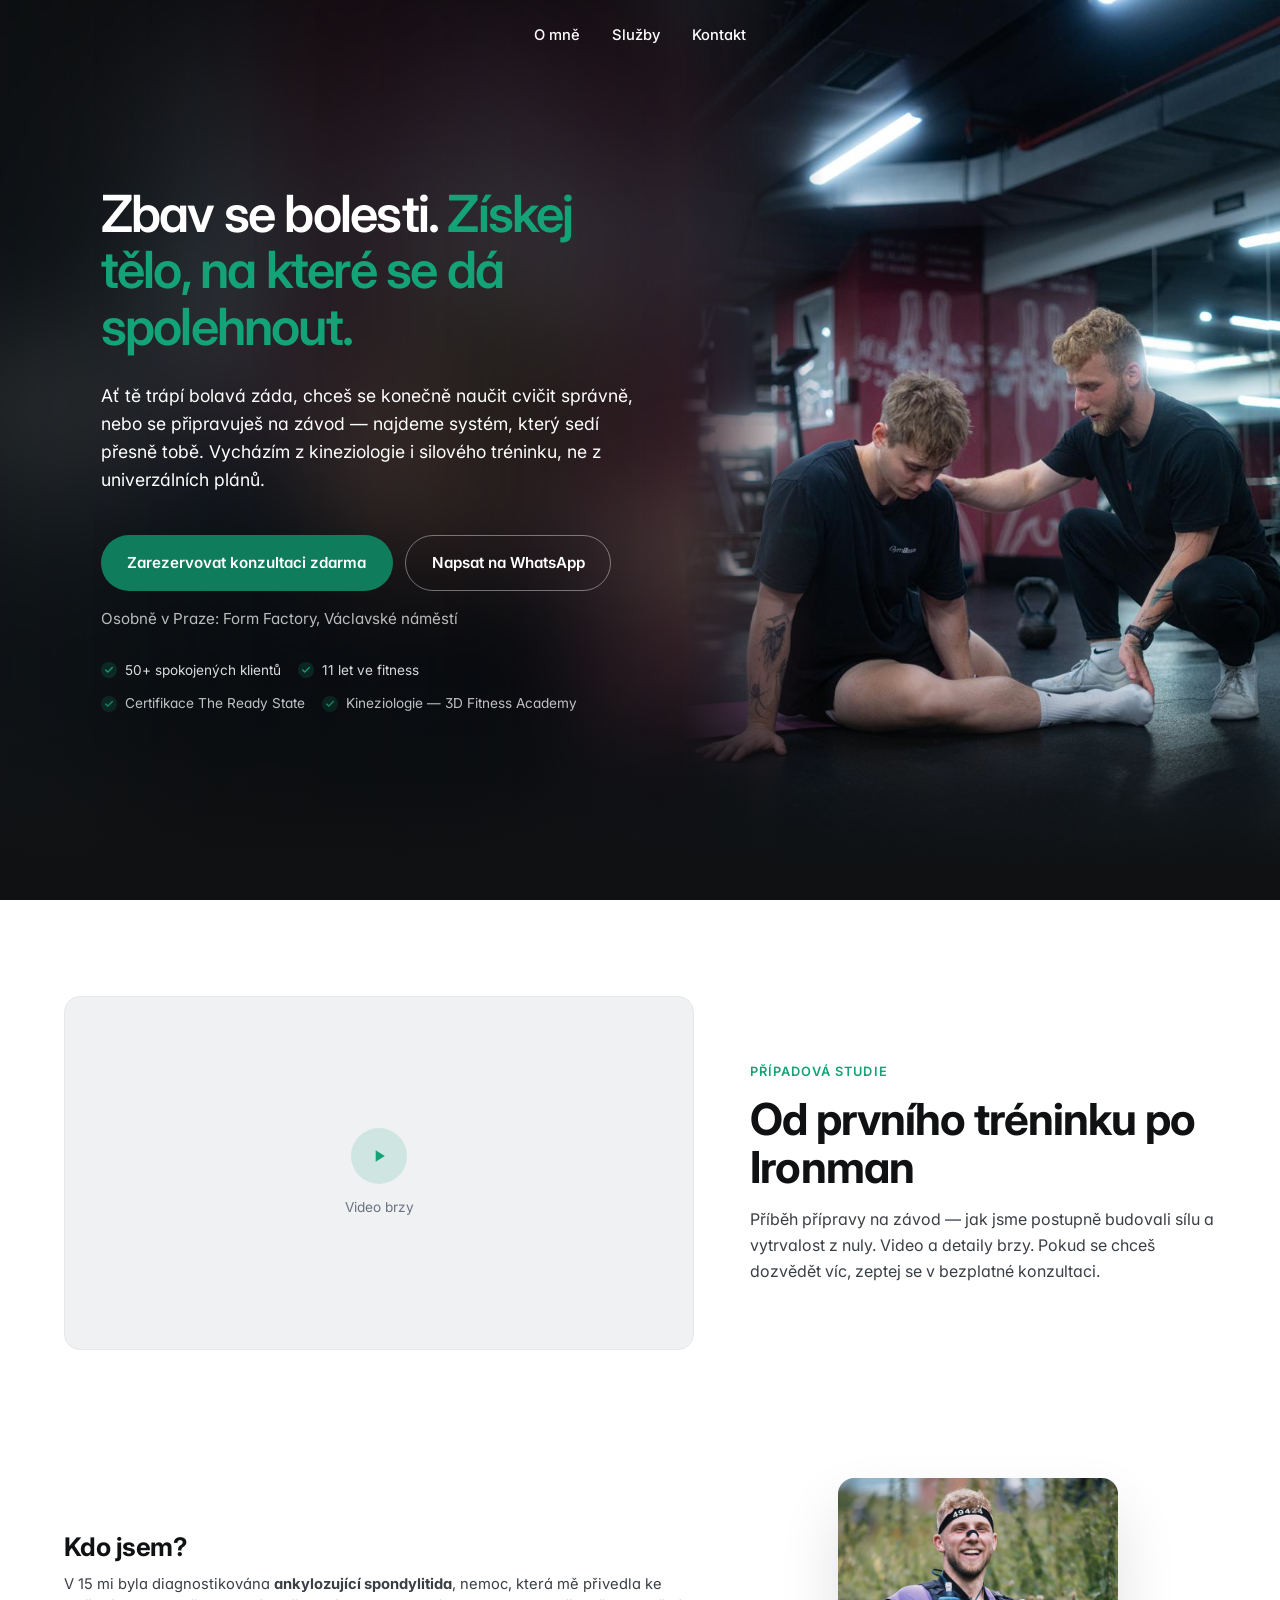
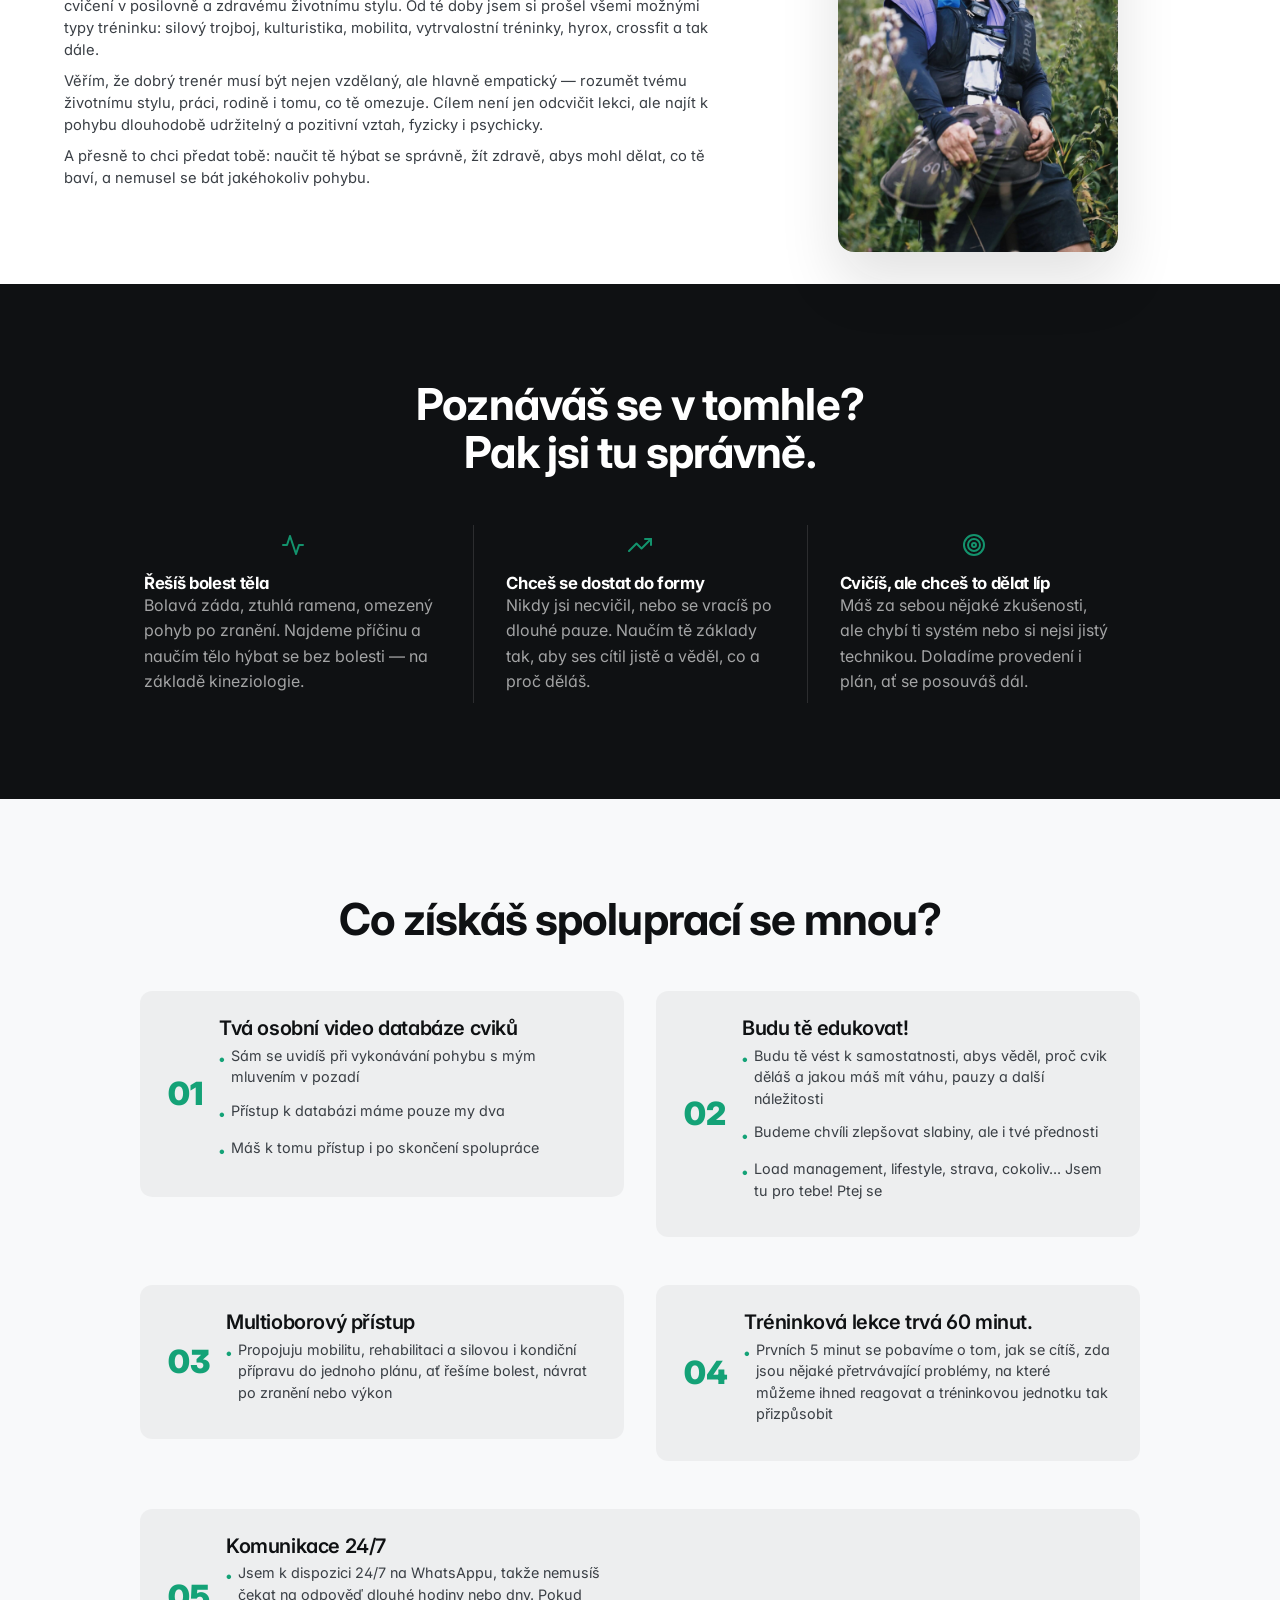
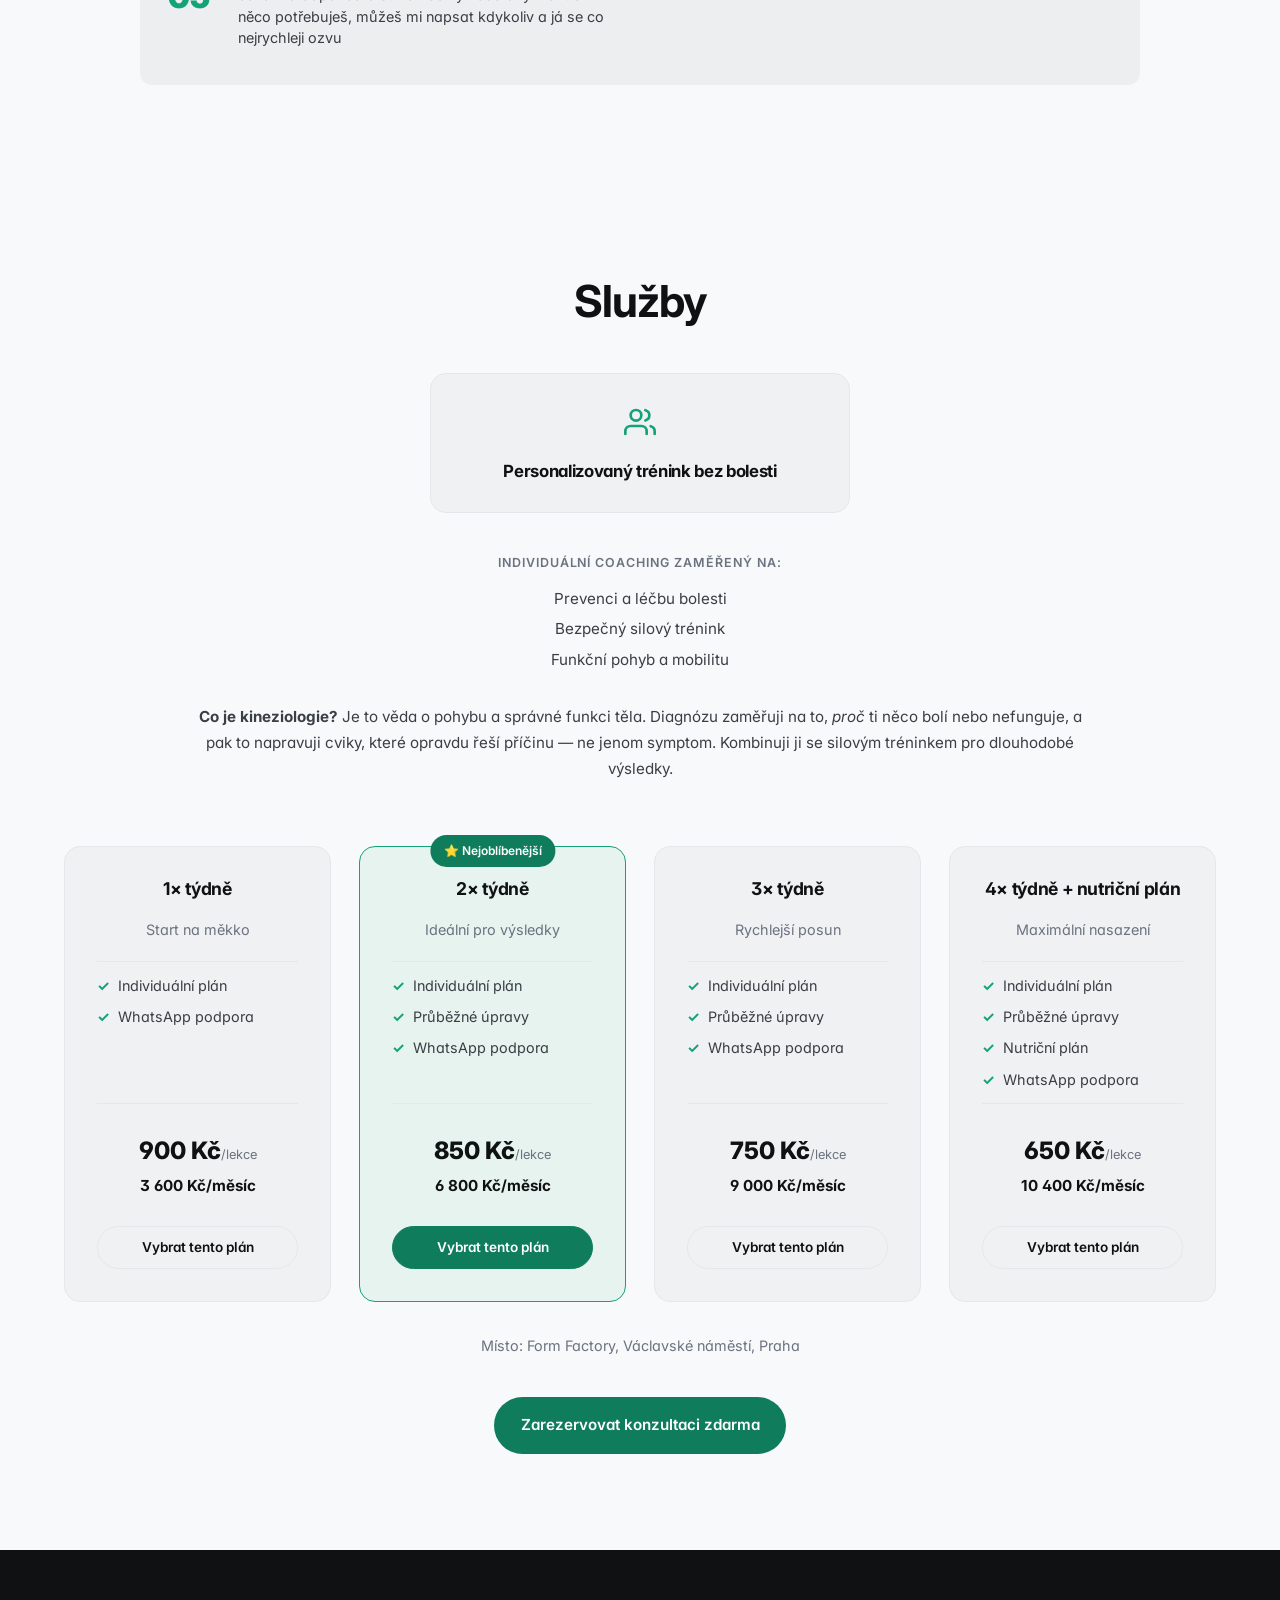
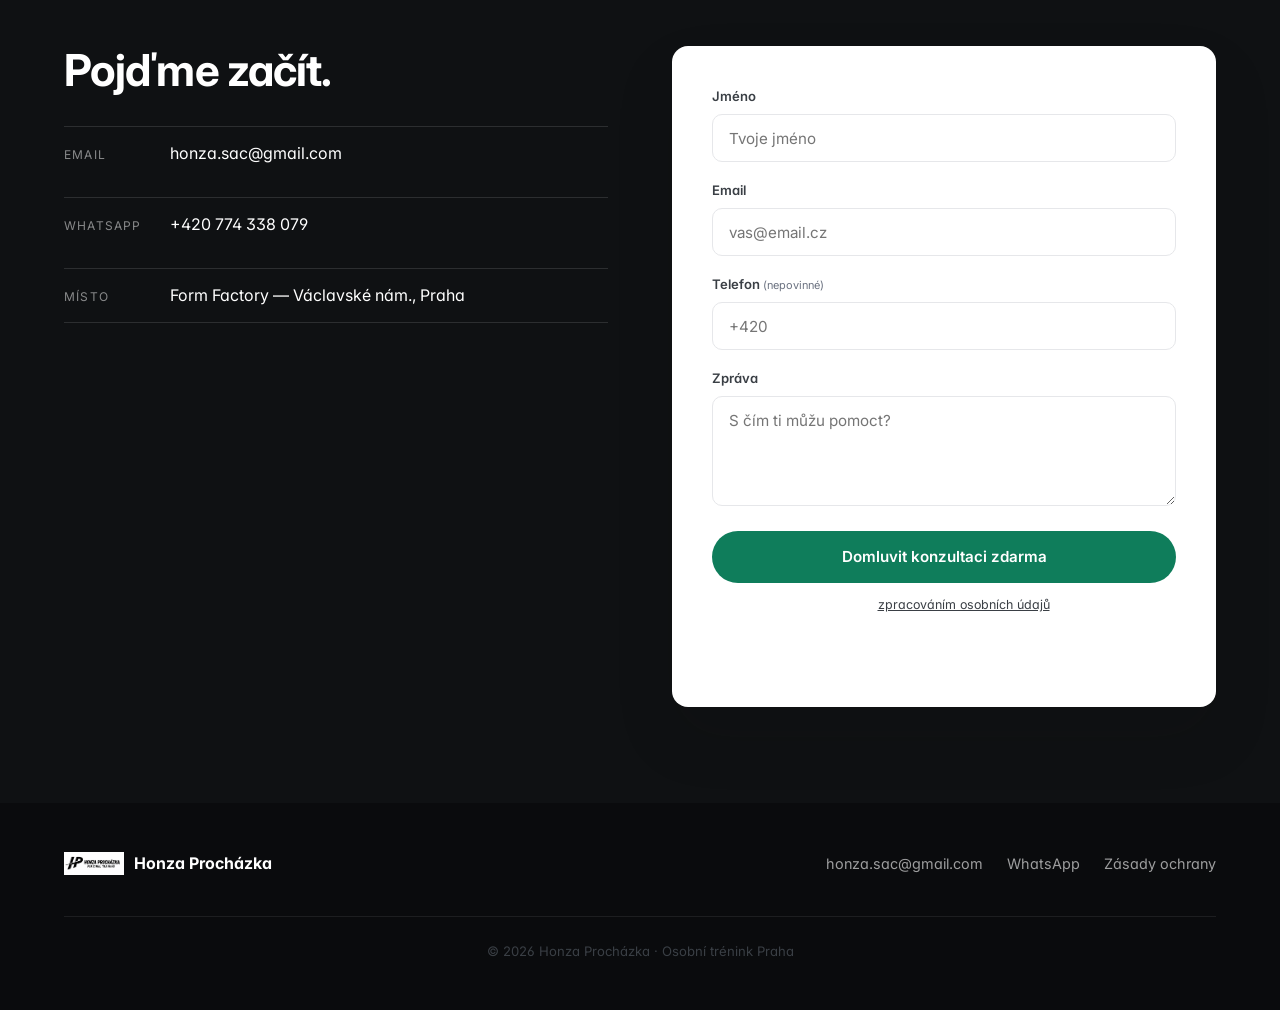
==== commit c2369393: "White theme QA pass: fix contrast, nav, pricing CTAs, typos, a11y P0: button/price contrast (WCAG AA" ====
--- a/index-white.html
+++ b/index-white.html
@@ -3,8 +3,8 @@
 <head>
   <meta charset="UTF-8" />
   <meta name="viewport" content="width=device-width, initial-scale=1.0" />
-  <meta name="theme-color" content="#0f1113" />
-  <meta name="robots" content="index,follow,max-image-preview:large" />
+  <meta name="theme-color" content="#ffffff" />
+  <meta name="robots" content="noindex,nofollow" />
   <meta name="author" content="Honza Procházka" />
 
   <title>Osobní trenér Praha — Honza Procházka | Kineziologie a silový trénink</title>
@@ -36,7 +36,6 @@
   <link rel="apple-touch-icon" href="assets/logo.png" />
   <link rel="preconnect" href="https://fonts.googleapis.com">
   <link rel="preconnect" href="https://fonts.gstatic.com" crossorigin>
-  <link rel="preload" as="image" href="assets/honza-about.jpg" fetchpriority="high" />
   <link rel="preload" as="image" href="assets/honza-hero-1.JPG" fetchpriority="high" />
   <link href="https://fonts.googleapis.com/css2?family=Inter:wght@300;400;500;600;700;800&display=swap" rel="stylesheet">
   <link rel="stylesheet" href="styles-white.css" />
@@ -137,6 +136,13 @@
 </head>
 <body>
 
+  <header class="top-nav" id="nav">
+    <a href="#o-mne">O mně</a>
+    <a href="#sluzby">Služby</a>
+    <a href="#kontakt">Kontakt</a>
+    <a href="#kontakt" class="btn btn--small top-nav__cta">Zdarma konzultace</a>
+  </header>
+
   <main>
   <!-- HERO -->
   <section class="hero hero--fullbg" id="top" aria-labelledby="heroTitle">
@@ -180,10 +186,10 @@
           <span>Video brzy</span>
         </div>
       </div>
-      <div class=”case-study__text”>
-        <span class=”case-study__eyebrow”>Případová studie</span>
+      <div class="case-study__text">
+        <span class="case-study__eyebrow">Případová studie</span>
         <h2>Od prvního tréninku po Ironman</h2>
-        <p>Přístupový príběh přípravy na závod — jak jsme postupně budovali sílu a vytrvalost z nuly. Video a detaily brzy. Pokud se chceš dozvědět víc, zeptej se v bezplatné konzultaci.</p>
+        <p>Příběh přípravy na závod — jak jsme postupně budovali sílu a vytrvalost z nuly. Video a detaily brzy. Pokud se chceš dozvědět víc, zeptej se v bezplatné konzultaci.</p>
       </div>
     </div>
   </section>
@@ -263,7 +269,7 @@
   <section class="process">
     <div class="container">
       <div class="section__head reveal">
-        <h2>Co získáš spoluprácí se mnou?</h2>
+        <h2>Co získáš spoluprací se mnou?</h2>
       </div>
       <div class="benefits__grid">
         <div class="benefit reveal" data-reveal="repeat">
@@ -279,23 +285,23 @@
           <div class="benefit__number">02</div>
           <h3>Budu tě edukovat!</h3>
           <ul>
-            <li>Budu tě vést k samostatnosti, aby si věděl proč cvik dělás a jakou máš mít váhu, pauzy a další náležitosti</li>
+            <li>Budu tě vést k samostatnosti, abys věděl, proč cvik děláš a jakou máš mít váhu, pauzy a další náležitosti</li>
             <li>Budeme chvíli zlepšovat slabiny, ale i tvé přednosti</li>
             <li>Load management, lifestyle, strava, cokoliv... Jsem tu pro tebe! Ptej se</li>
           </ul>
         </div>
         <div class="benefit reveal" data-reveal="repeat">
           <div class="benefit__number">03</div>
-          <h3>Na každou lekci jsem připraven!</h3>
-          <ul>
-            <li>Vždy mám připravenou osnovu nebo celý zápis, co daný den budeme cvičit</li>
+          <h3>Multioborový přístup</h3>
+          <ul>
+            <li>Propojuju mobilitu, rehabilitaci a silovou i kondiční přípravu do jednoho plánu, ať řešíme bolest, návrat po zranění nebo výkon</li>
           </ul>
         </div>
         <div class="benefit reveal" data-reveal="repeat">
           <div class="benefit__number">04</div>
-          <h3>Tréninkové lekce trvá 60 minut.</h3>
-          <ul>
-            <li>Prvních 5 minut se pobavíme o tom, jak se cítíš, zda jsou nějaké ponechané problémy, na které můžeme ihned reagovat a tréninkou jednotkou tak přizpůsobit</li>
+          <h3>Tréninková lekce trvá 60 minut.</h3>
+          <ul>
+            <li>Prvních 5 minut se pobavíme o tom, jak se cítíš, zda jsou nějaké přetrvávající problémy, na které můžeme ihned reagovat a tréninkovou jednotku tak přizpůsobit</li>
           </ul>
         </div>
         <div class="benefit reveal" data-reveal="repeat">
@@ -337,7 +343,7 @@
           </ul>
         </div>
         <div class="services-overview__text" style="max-width:900px;margin:2rem auto 0;text-align:center;color:var(--text-2);font-size:.95rem;line-height:1.7">
-          <p><strong>Co je kineziologie?</strong> Je to věda o pohybu a správné funkci těla. Diagnózu zaměřuji na to, <em>proč</em> ti něco bolí nebo nefunguje, a pak to napravuji cviky, které opravdu řeší příčinu—ne jenom symptom. Kombinuji ji se silovým tréninkem pro dlouhodobé výsledky.</p>
+          <p><strong>Co je kineziologie?</strong> Je to věda o pohybu a správné funkci těla. Diagnózu zaměřuji na to, <em>proč</em> ti něco bolí nebo nefunguje, a pak to napravuji cviky, které opravdu řeší příčinu — ne jenom symptom. Kombinuji ji se silovým tréninkem pro dlouhodobé výsledky.</p>
         </div>
       </div>
 
@@ -354,7 +360,7 @@
             <span class="price-per-session">900 Kč<small>/lekce</small></span>
             <span class="price-per-month">3 600 Kč/měsíc</span>
           </div>
-          <a href="#kontakt" class="btn btn--small">Zarezervovat</a>
+          <a href="#kontakt" class="btn btn--small" data-plan="1× týdně (900 Kč/lekce)">Vybrat tento plán</a>
         </div>
 
         <!-- PLAN 2 (FEATURED) -->
@@ -371,13 +377,13 @@
             <span class="price-per-session">850 Kč<small>/lekce</small></span>
             <span class="price-per-month">6 800 Kč/měsíc</span>
           </div>
-          <a href="#kontakt" class="btn btn--small">Zarezervovat</a>
+          <a href="#kontakt" class="btn btn--small" data-plan="2× týdně (850 Kč/lekce)">Vybrat tento plán</a>
         </div>
 
         <!-- PLAN 3 -->
         <div class="pricing__card">
           <h3>3× týdně</h3>
-          <p class="pricing__description">Accelerated progress</p>
+          <p class="pricing__description">Rychlejší posun</p>
           <ul class="pricing__features">
             <li>Individuální plán</li>
             <li>Průběžné úpravy</li>
@@ -387,13 +393,13 @@
             <span class="price-per-session">750 Kč<small>/lekce</small></span>
             <span class="price-per-month">9 000 Kč/měsíc</span>
           </div>
-          <a href="#kontakt" class="btn btn--small">Zarezervovat</a>
+          <a href="#kontakt" class="btn btn--small" data-plan="3× týdně (750 Kč/lekce)">Vybrat tento plán</a>
         </div>
 
         <!-- PLAN 4 -->
         <div class="pricing__card">
           <h3>4× týdně + nutriční plán</h3>
-          <p class="pricing__description">Maximum intensity</p>
+          <p class="pricing__description">Maximální nasazení</p>
           <ul class="pricing__features">
             <li>Individuální plán</li>
             <li>Průběžné úpravy</li>
@@ -404,7 +410,7 @@
             <span class="price-per-session">650 Kč<small>/lekce</small></span>
             <span class="price-per-month">10 400 Kč/měsíc</span>
           </div>
-          <a href="#kontakt" class="btn btn--small">Zarezervovat</a>
+          <a href="#kontakt" class="btn btn--small" data-plan="4× týdně + nutriční plán (650 Kč/lekce)">Vybrat tento plán</a>
         </div>
       </div>
       <p class="pricing__note">Místo: Form Factory, Václavské náměstí, Praha</p>
@@ -431,21 +437,22 @@
         <input type="checkbox" name="botcheck" style="display:none" tabindex="-1" autocomplete="off" />
         <div class="field">
           <label for="name">Jméno</label>
-          <input id="name" name="name" type="text" required placeholder="Tvoje jméno"/>
+          <input id="name" name="name" type="text" required placeholder="Tvoje jméno" autocomplete="name"/>
         </div>
         <div class="field">
           <label for="email">Email</label>
-          <input id="email" name="email" type="email" required placeholder="vas@email.cz"/>
+          <input id="email" name="email" type="email" required placeholder="vas@email.cz" autocomplete="email"/>
         </div>
         <div class="field">
           <label for="phone">Telefon <small>(nepovinné)</small></label>
-          <input id="phone" name="phone" type="tel" placeholder="+420"/>
+          <input id="phone" name="phone" type="tel" placeholder="+420" autocomplete="tel" inputmode="tel"/>
         </div>
         <div class="field">
           <label for="message">Zpráva</label>
           <textarea id="message" name="message" rows="4" placeholder="S čím ti můžu pomoct?"></textarea>
         </div>
-        <button type="submit" class="btn btn--primary btn--block">Odeslat zprávu</button>
+        <button type="submit" class="btn btn--primary btn--block">Domluvit konzultaci zdarma</button>
+        <p class="form__consent">Odesláním souhlasíš se <a href="privacy-policy.html">zpracováním osobních údajů</a>. Ozvu se ti do 24 hodin, nezávazně.</p>
         <p class="form__status" id="formStatus"></p>
       </form>
     </div>
@@ -457,7 +464,7 @@
   <footer class="footer">
     <div class="container footer__inner">
       <div class="footer__brand">
-        <img src="assets/logo.png" alt="Logo Honza Procházka" width="30" height="30" loading="lazy" />
+        <img src="assets/logo.png" alt="Logo Honza Procházka" width="60" height="23" loading="lazy" />
         <span>Honza Procházka</span>
       </div>
       <div class="footer__links">
--- a/styles-white.css
+++ b/styles-white.css
@@ -62,12 +62,12 @@
   white-space:nowrap;
   border:1.5px solid transparent;
 }
-.btn--primary{background:var(--accent);color:#fff}
-.btn--primary:hover{background:var(--accent-dark);transform:translateY(-2px);box-shadow:var(--shadow)}
+.btn--primary{background:var(--accent-dark);color:#fff}
+.btn--primary:hover{background:var(--accent-dark);filter:brightness(1.1);transform:translateY(-2px);box-shadow:var(--shadow)}
 .btn--ghost{background:transparent;color:var(--text);border-color:var(--dark-line)}
 .btn--ghost:hover{border-color:var(--text);transform:translateY(-2px)}
-.btn--small{padding:.6rem 1.1rem;font-size:.85rem;background:var(--accent);color:#fff}
-.btn--small:hover{background:var(--accent-dark)}
+.btn--small{padding:.6rem 1.1rem;font-size:.85rem;background:var(--accent-dark);color:#fff}
+.btn--small:hover{filter:brightness(1.1)}
 .btn--block{width:100%}
 
 /* ---------- TOP NAV (centered, index.html only) ---------- */
@@ -154,8 +154,8 @@
   z-index:1;pointer-events:none;
 }
 .hero--fullbg .hero__text h1,.hero--fullbg .hero__text p{color:#fff}
-.hero--fullbg .btn--primary{background:var(--accent);color:#fff}
-.hero--fullbg .btn--primary:hover{background:var(--accent-dark)}
+.hero--fullbg .btn--primary{background:var(--accent-dark);color:#fff}
+.hero--fullbg .btn--primary:hover{filter:brightness(1.1)}
 .hero--fullbg .btn--ghost{background:transparent;color:#fff;border-color:rgba(255,255,255,.4)}
 .hero--fullbg .btn--ghost:hover{border-color:#fff;background:rgba(255,255,255,.08)}
 .hero--fullbg .lead{color:#fff}
@@ -335,34 +335,37 @@
 .timeline > :nth-child(10),.timeline > :nth-child(11){transition-delay:.6s}
 
 /* ---------- BENEFITS (big numbers with details) ---------- */
-.benefits__grid{display:grid;grid-template-columns:repeat(2,1fr);gap:3rem 2rem;max-width:1000px;margin:0 auto}
+.benefits__grid{display:grid;grid-template-columns:repeat(2,1fr);gap:3rem 2rem;max-width:1000px;margin:0 auto;align-items:start}
 .benefit{
   opacity:0;transform:translateY(12px);
-  transition:opacity .6s var(--ease),transform .6s var(--ease);
-  display:grid;grid-template-columns:auto 1fr;gap:1.5rem 0;align-items:start;
+  transition:opacity .6s var(--ease),transform .6s var(--ease),background-color .15s;
+  display:grid;grid-template-columns:auto 1fr;gap:.5rem 1rem;align-items:center;
   grid-template-areas:
     "num heading"
     "num list";
-}
+  padding:1.5rem 1.75rem;border-radius:12px;
+  background:rgba(15,17,19,.045);
+}
+.benefit:hover{background:rgba(255,255,255,.9)}
 .benefit.visible{opacity:1;transform:none}
 .benefit__number{
   grid-area:num;
-  font-size:3.5rem;font-weight:900;color:var(--accent);line-height:1;
+  font-size:2rem;font-weight:900;color:var(--accent);line-height:1;
 }
 .benefit h3{
   grid-area:heading;
-  margin:0;font-size:1.1rem;color:var(--text);font-weight:600;line-height:1.3;
-  min-width:0;
+  margin:0;font-size:1.25rem;color:var(--text);font-weight:600;line-height:1.3;
+  min-width:0;max-width:380px;
 }
 .benefit ul{
   grid-area:list;
   list-style:none;padding:0;margin:0;
   margin-top:0;
-  min-width:0;
+  min-width:0;max-width:380px;
 }
 .benefit li{
   font-size:.9rem;color:var(--text-2);margin-bottom:.75rem;line-height:1.5;
-  display:flex;gap:0.8rem;align-items:flex-start;
+  display:flex;gap:0.4rem;align-items:flex-start;
 }
 .benefit li:first-child{
   margin-top:-0.3rem;
@@ -375,9 +378,10 @@
 .benefit:nth-child(3){transition-delay:.2s}
 .benefit:nth-child(4){transition-delay:.3s}
 .benefit:nth-child(5){transition-delay:.4s}
+.benefits__grid > .benefit:last-child{grid-column:1/-1}
 
 /* ---------- ABOUT (o-mne.html) — compact, aims to fit one screen without scrolling ---------- */
-.about{padding:2rem 0}
+.about{padding:2rem 0;scroll-margin-top:600px}
 .about__grid{display:grid;grid-template-columns:.85fr 1.15fr;gap:2rem;align-items:center}
 .about__grid--flip{grid-template-columns:1.15fr .85fr}
 .about__image{position:relative}
@@ -386,7 +390,7 @@
   margin:0 auto;border-radius:var(--radius);box-shadow:var(--shadow-lg);
 }
 .about__text{text-align:left}
-.about__text h1,.about__text h2{margin-bottom:.6rem;font-size:1.3rem;font-weight:700;letter-spacing:-.02em}
+.about__text h1,.about__text h2{margin-bottom:.75rem;font-size:1.6rem;font-weight:700;letter-spacing:-.02em}
 .about__text p{margin-bottom:.55rem;font-size:.92rem;line-height:1.5}
 .about__text .btn{margin-top:.25rem;padding:.7rem 1.3rem;font-size:.88rem}
 .about__divider{border:0;border-top:1px solid var(--dark-line);margin:2rem 0}
@@ -481,34 +485,34 @@
   font-size:.8rem;font-weight:400;color:var(--text-muted);
 }
 .price-per-month{
-  font-size:.95rem;font-weight:600;color:var(--accent);
+  font-size:.95rem;font-weight:700;color:var(--text);
 }
 .pricing__card--featured{
   border-color:var(--accent);background:rgba(20,162,119,.08);
-  transform:scale(1.02);
-}
-.pricing__card--featured:hover{transform:scale(1.02) translateY(-6px)}
+}
+.pricing__card--featured:hover{transform:translateY(-6px)}
 .pricing__badge{
   position:absolute;top:-12px;left:50%;transform:translateX(-50%);
-  background:var(--accent);color:#fff;font-size:.75rem;font-weight:600;
+  background:var(--accent-dark);color:#fff;font-size:.75rem;font-weight:600;
   padding:.4rem .85rem;border-radius:999px;
 }
 .pricing__card .btn{width:100%}
+.pricing__card .btn--small{background:transparent;color:var(--text);border-color:var(--dark-line)}
+.pricing__card .btn--small:hover{border-color:var(--accent-dark);color:var(--accent-dark);background:rgba(20,162,119,.06)}
+.pricing__card--featured .btn--small{background:var(--accent-dark);color:#fff;border-color:var(--accent-dark)}
+.pricing__card--featured .btn--small:hover{filter:brightness(1.1)}
 
 @media (max-width:1024px){
   .pricing__cards{grid-template-columns:repeat(2,1fr);gap:1.5rem}
-  .pricing__card--featured{transform:scale(1)}
-  .pricing__card--featured:hover{transform:translateY(-6px)}
 }
 
 @media (max-width:600px){
   .pricing__cards{grid-template-columns:1fr;gap:1.25rem}
-  .pricing__card--featured{transform:scale(1)}
 }
 
 /* ---------- SERVICES OVERVIEW (cards + focus list, above the pricing table) ---------- */
 .services-overview{max-width:900px;margin:0 auto 4rem}
-.services-overview__grid{display:grid;grid-template-columns:repeat(2,1fr);gap:1.25rem;margin-bottom:2.5rem}
+.services-overview__grid{display:grid;grid-template-columns:1fr;max-width:420px;margin:0 auto 2.5rem}
 .services-overview__card{
   background:var(--card-dark);border:1px solid var(--dark-line);border-radius:var(--radius);
   padding:2rem 1.5rem;text-align:center;transition:all .3s var(--ease);
@@ -523,9 +527,6 @@
 }
 .services-overview__focus ul{list-style:none;display:flex;flex-direction:column;gap:.4rem}
 .services-overview__focus li{color:var(--text-2);font-size:.95rem}
-@media (max-width:600px){
-  .services-overview__grid{grid-template-columns:1fr}
-}
 
 .pricing__category{
   max-width:900px;margin:0 auto 1.5rem;font-size:1.3rem;font-weight:700;letter-spacing:-.02em;
@@ -584,8 +585,10 @@
   border-radius:var(--radius-sm);font-family:inherit;font-size:.95rem;
   background:#fff;color:var(--ink);transition:border-color .2s;
 }
-.field input:focus,.field textarea:focus{outline:none;border-color:var(--accent)}
+.field input:focus,.field textarea:focus{outline:none;border-color:var(--accent);box-shadow:0 0 0 3px rgba(20,162,119,.25)}
 .field textarea{resize:vertical;min-height:110px}
+.form__consent{margin-top:.85rem;font-size:.78rem;line-height:1.5;color:var(--muted);text-align:center}
+.form__consent a{color:var(--ink-2);text-decoration:underline}
 .form__status{margin-top:1rem;font-size:.88rem;text-align:center;min-height:1.2em}
 .form__status.success{color:var(--accent)}
 .form__status.error{color:#d14343}
@@ -594,7 +597,7 @@
 .footer{padding:3rem 0;background:#0a0b0d;color:rgba(255,255,255,.6)}
 .footer__inner{display:flex;flex-wrap:wrap;gap:1.5rem;justify-content:space-between;align-items:center}
 .footer__brand{display:flex;align-items:center;gap:.6rem;color:#fff;font-weight:700}
-.footer__brand img{width:30px;height:30px;object-fit:contain}
+.footer__brand img{width:60px;height:23px;object-fit:contain}
 .footer__links{display:flex;gap:1.5rem;font-size:.9rem}
 .footer__links a:hover{color:var(--accent)}
 .footer__copy{font-size:.82rem;width:100%;text-align:center;margin-top:1rem;padding-top:1.5rem;border-top:1px solid rgba(255,255,255,.08)}
@@ -602,7 +605,7 @@
 /* ---------- STICKY MOBILE CTA ---------- */
 .sticky-cta{
   display:none;position:fixed;bottom:16px;left:16px;right:16px;
-  background:var(--accent);color:#fff;text-align:center;
+  background:var(--accent-dark);color:#fff;text-align:center;
   padding:1rem;border-radius:999px;font-weight:600;
   box-shadow:var(--shadow-lg);z-index:40;
 }
@@ -642,6 +645,11 @@
 /* ---------- REVEAL ANIMATIONS ---------- */
 .reveal{opacity:0;transform:translateY(24px);transition:opacity .8s var(--ease),transform .8s var(--ease)}
 .reveal.visible{opacity:1;transform:none}
+
+@media (prefers-reduced-motion:reduce){
+  .reveal,.benefit,.timeline__node,.timeline__content{transition:none!important;opacity:1!important;transform:none!important}
+  .hero--fullbg .hero__text::before{transition:none}
+}
 
 /* ---------- RESPONSIVE ---------- */
 @media (max-width:1024px){
@@ -686,6 +694,12 @@
     -webkit-mask-image:linear-gradient(to bottom,transparent 0%,#000 30%);
     mask-image:linear-gradient(to bottom,transparent 0%,#000 30%);
   }
+  .hero--fullbg .hero__text{position:relative}
+  .hero--fullbg .hero__text::before{
+    content:"";position:absolute;left:-24px;right:-24px;top:-1rem;bottom:-1.5rem;
+    background:linear-gradient(to bottom,transparent 0%,rgba(15,17,19,.45) 55%,rgba(15,17,19,.85) 100%);
+    z-index:-1;pointer-events:none;
+  }
 }
 @media (max-width:768px){
   .benefits__grid{grid-template-columns:1fr}
